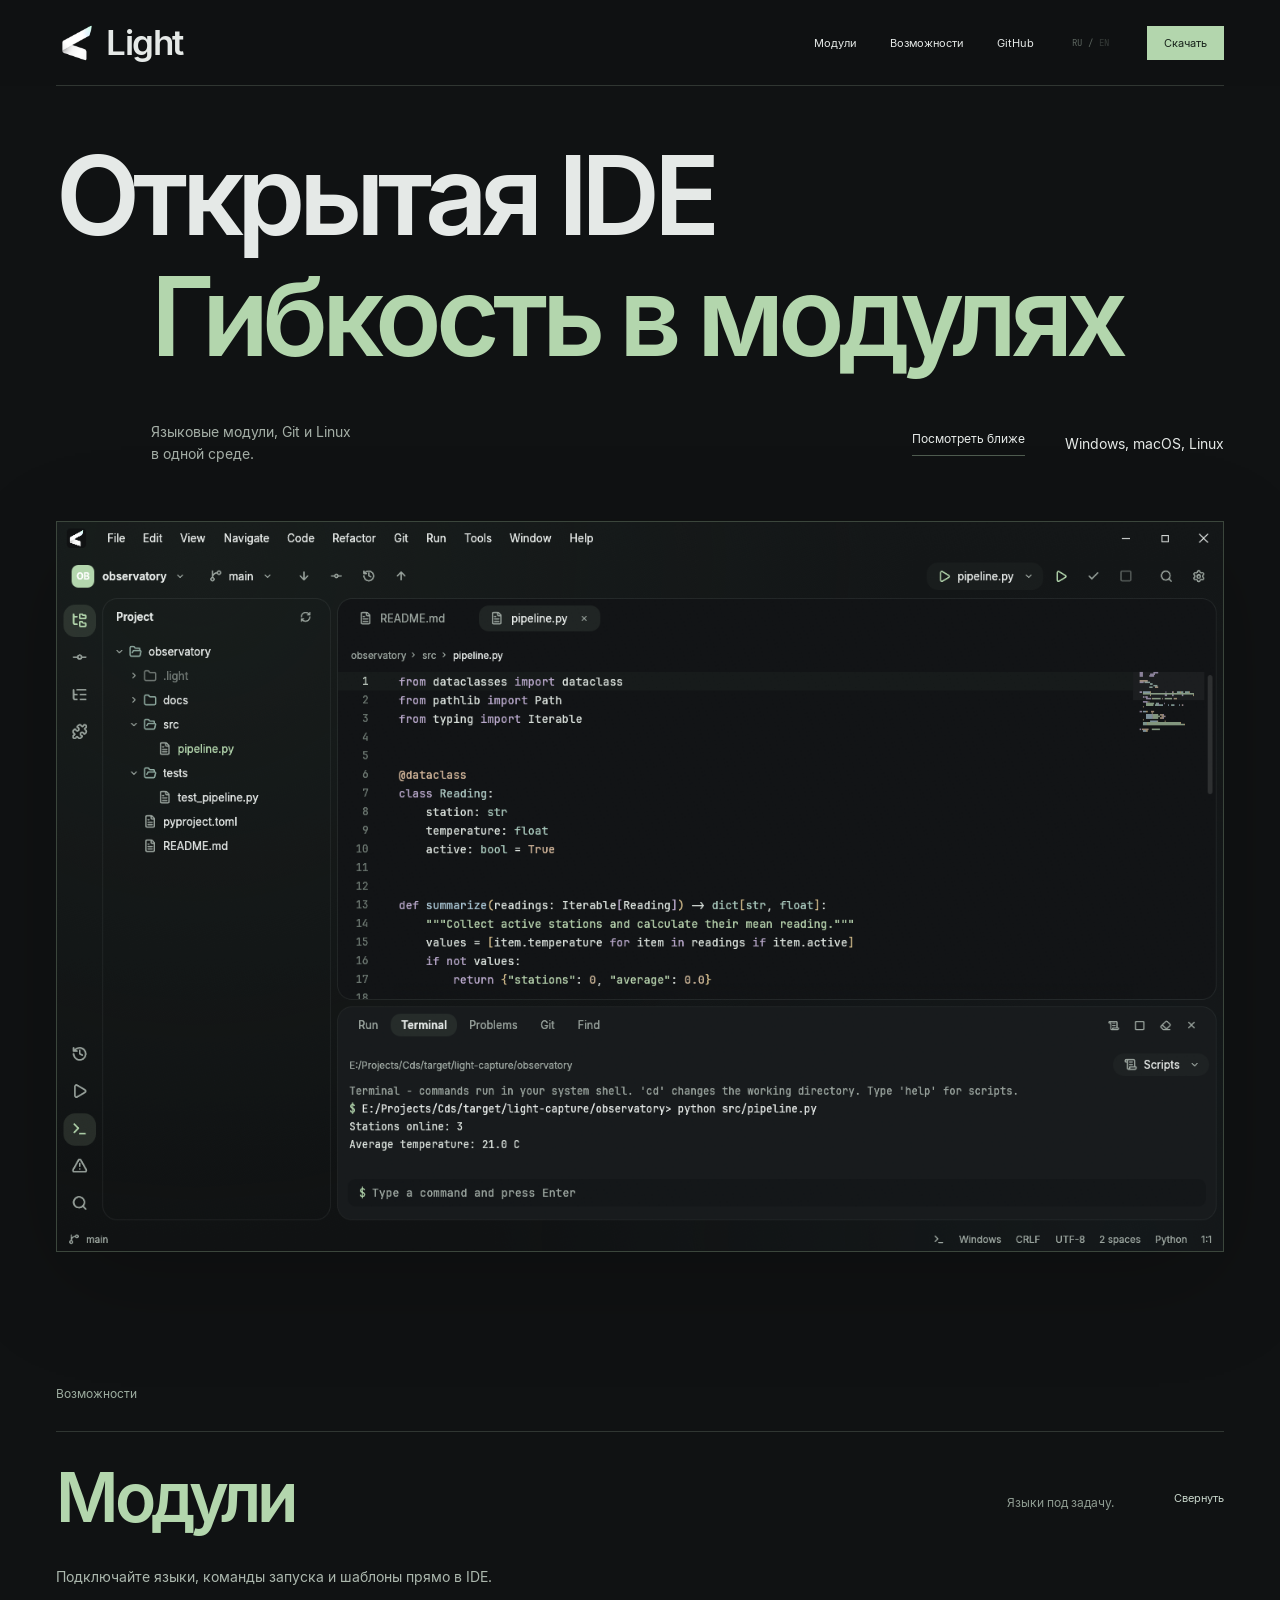
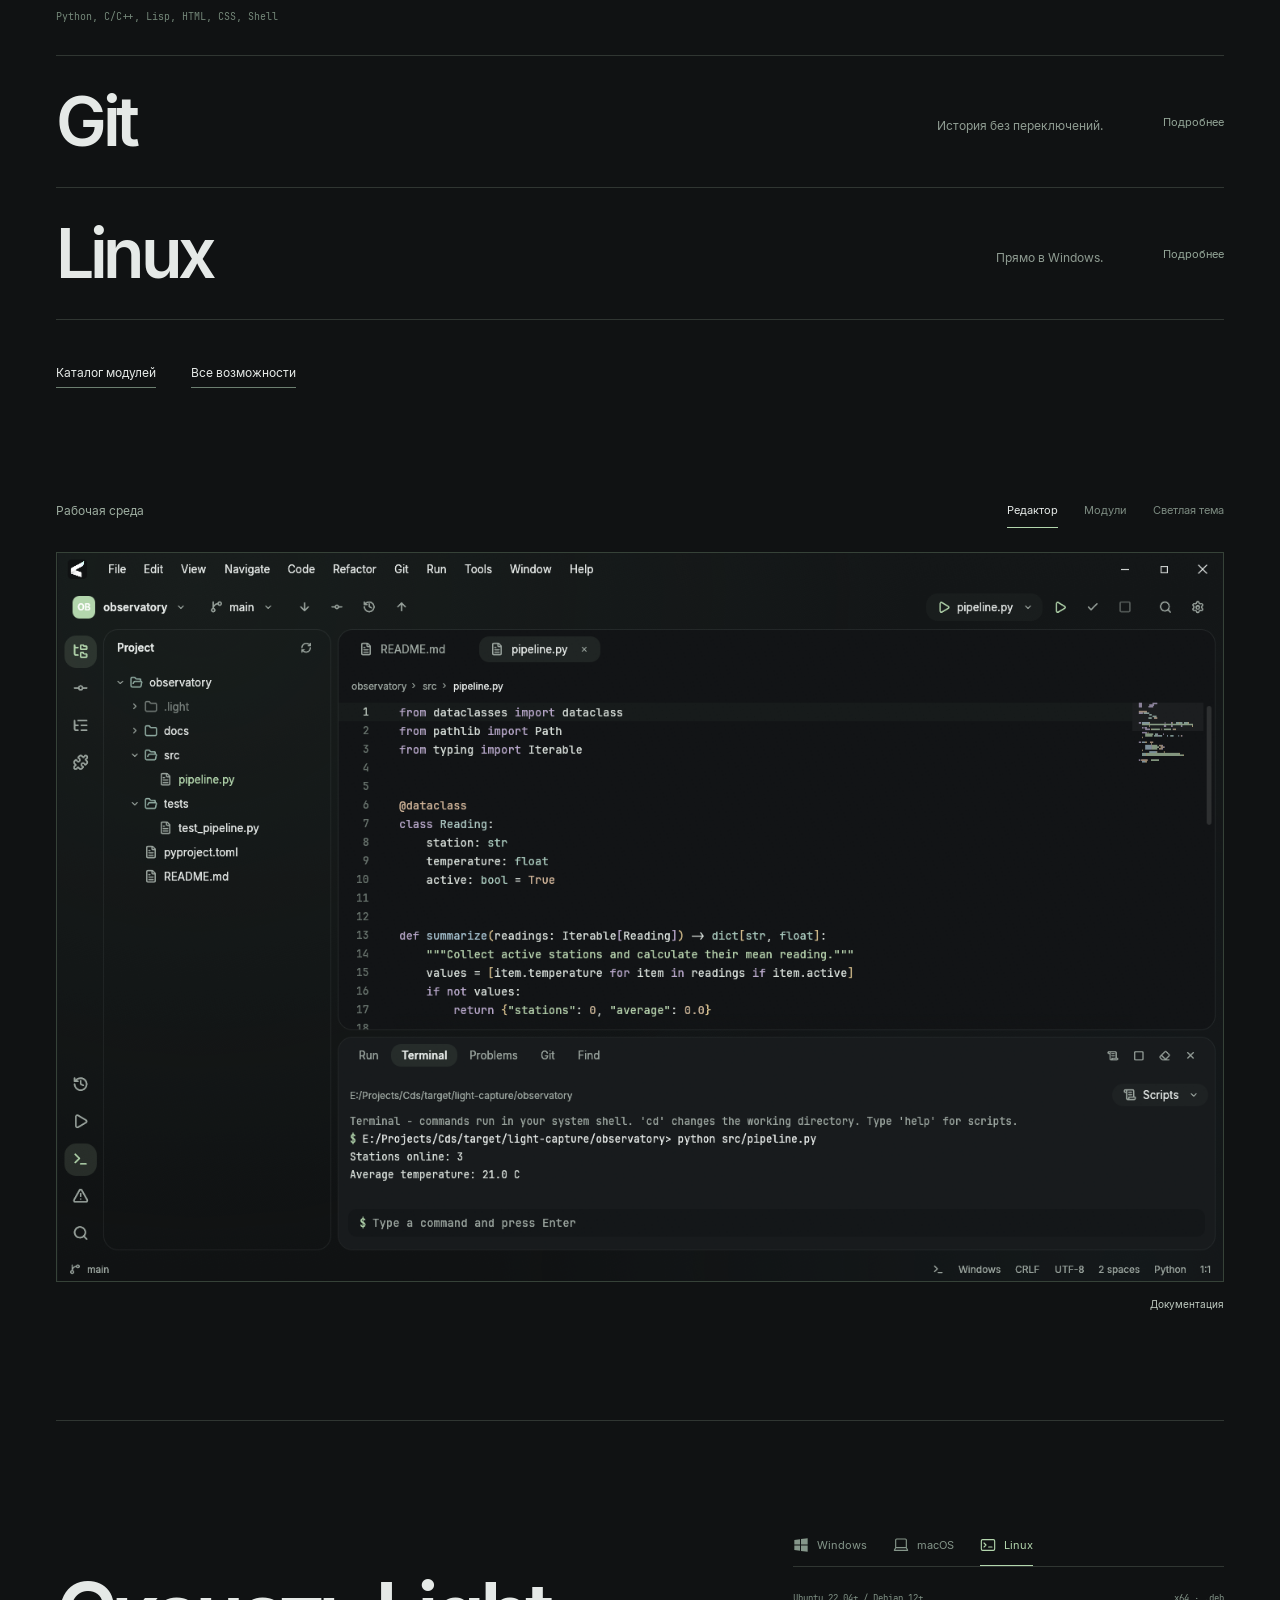
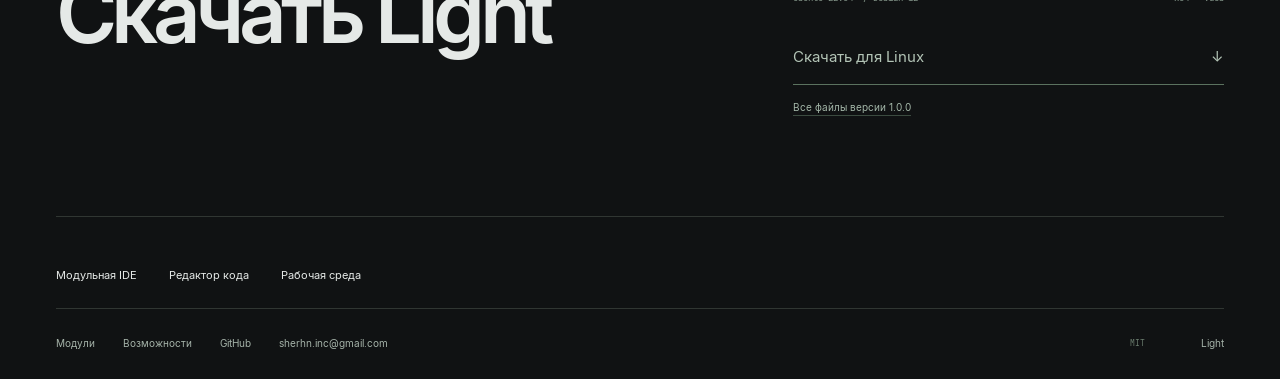
==== index.html @ bb7a9b0f "Turn header link into a Download button" ====
<!doctype html>
<html lang="ru" prefix="og: https://ogp.me/ns#">
<head><meta charset="utf-8"><meta name="viewport" content="width=device-width,initial-scale=1"><meta name="theme-color" content="#101213"><title>Light — открытая модульная IDE для Windows, macOS и Linux</title><meta name="description" content="Открытая IDE на Rust: языковые модули, встроенный Git, терминал, локальная история и Linux через WSL. Соберите рабочую среду под свой проект."><meta name="robots" content="index,follow,max-image-preview:large"><link rel="canonical" href="https://getlight.sherhn.space/"><link rel="alternate" hreflang="ru" href="https://getlight.sherhn.space/"><link rel="alternate" hreflang="en" href="https://getlight.sherhn.space/en/"><link rel="alternate" hreflang="x-default" href="https://getlight.sherhn.space/en/"><meta property="og:site_name" content="Light"><meta property="og:type" content="website"><meta property="og:locale" content="ru_RU"><meta property="og:locale:alternate" content="en_US"><meta property="og:title" content="Light — открытая модульная IDE для Windows, macOS и Linux"><meta property="og:description" content="Открытая IDE на Rust: языковые модули, встроенный Git, терминал, локальная история и Linux через WSL. Соберите рабочую среду под свой проект."><meta property="og:url" content="https://getlight.sherhn.space/"><meta property="og:image" content="https://getlight.sherhn.space/assets/og-home-ru.png"><meta property="og:image:type" content="image/png"><meta property="og:image:width" content="1200"><meta property="og:image:height" content="630"><meta property="og:image:alt" content="Light — открытая модульная IDE для Windows, macOS и Linux"><meta name="twitter:card" content="summary_large_image"><meta name="twitter:title" content="Light — открытая модульная IDE для Windows, macOS и Linux"><meta name="twitter:description" content="Открытая IDE на Rust: языковые модули, встроенный Git, терминал, локальная история и Linux через WSL. Соберите рабочую среду под свой проект."><meta name="twitter:image" content="https://getlight.sherhn.space/assets/og-home-ru.png"><meta name="twitter:image:alt" content="Light — открытая модульная IDE для Windows, macOS и Linux"><link rel="icon" type="image/png" href="/assets/light.png"><link rel="stylesheet" href="/styles.css"><link rel="stylesheet" href="/pages.css"><link rel="stylesheet" href="/landings.css"><script type="application/ld+json">{"@context":"https://schema.org","@graph":[{"@type":"WebSite","@id":"https://getlight.sherhn.space/#website","name":"Light","url":"https://getlight.sherhn.space/","inLanguage":["ru","en"],"publisher":{"@type":"Organization","name":"Light","email":"sherhn.inc@gmail.com"}},{"@type":"WebPage","@id":"https://getlight.sherhn.space/#page","url":"https://getlight.sherhn.space/","name":"Light — открытая модульная IDE для Windows, macOS и Linux","description":"Открытая IDE на Rust: языковые модули, встроенный Git, терминал, локальная история и Linux через WSL. Соберите рабочую среду под свой проект.","inLanguage":"ru","isPartOf":{"@id":"https://getlight.sherhn.space/#website"}},{"@type":"SoftwareApplication","@id":"https://getlight.sherhn.space/#software","name":"Light","url":"https://getlight.sherhn.space/","applicationCategory":"DeveloperApplication","operatingSystem":"Windows 10, Windows 11, macOS 15, Linux","isAccessibleForFree":true,"license":"https://opensource.org/license/mit","featureList":["Language modules","Git","Terminal","Local snapshots","Linux through WSL"]}]}</script><script src="/app.js" defer></script></head>
<body>
<a class="skip" href="#main">К содержимому</a><header class="header"><div class="wrap header-inner"><a class="wordmark" href="/" aria-label="Light"><img class="brand-mark" src="/assets/light-128.png" width="42" height="42" alt=""><span>Light</span></a><nav aria-label="Навигация"><a href="/modules/" >Модули</a><a href="/features/" >Возможности</a><a href="https://github.com/sherhn/Light">GitHub</a></nav><div class="language" role="group" aria-label="Язык"><a href="/" lang="ru" hreflang="ru" aria-current="true">RU</a><span>/</span><a href="/en/" lang="en" hreflang="en" >EN</a></div><a class="header-start" href="/#download">Скачать</a></div></header><div class="mobile-nav wrap"><a href="/modules/" >Модули</a><a href="/features/" >Возможности</a></div>
<main id="main">
<section class="hero wrap">

<h1><span class="title-mask"><span data-i18n="heroLine1">Открытая IDE</span></span><span class="title-mask"><span class="title-accent" data-i18n="heroLine2">Гибкость в модулях</span></span></h1>
<div class="hero-baseline"><p data-i18n="heroText">Языковые модули, Git и Linux<br>в одной среде.</p><a class="explore" href="#features"><span data-i18n="explore">Посмотреть ближе</span></a><span class="platform-line">Windows, macOS, Linux</span></div>
<figure class="hero-shot"><div class="shot-frame"><img src="/assets/light-studio-dark.png" width="1440" height="900" alt="Light: редактор и встроенный терминал" data-alt="editorAlt" fetchpriority="high"></div></figure>
</section>
<section class="features wrap" id="features"><div class="section-top reveal"><span class="eyebrow" data-i18n="featuresLabel">Возможности</span></div>
<div class="feature-list">
<article class="feature active reveal" data-feature="modules"><h2><button type="button" aria-expanded="true" aria-controls="feature-modules" id="feature-modules-button"><span data-i18n="modulesTitle">Модули</span><span class="feature-summary" data-i18n="modulesShort">Языки под задачу.</span><span class="feature-toggle" aria-hidden="true">Подробнее</span></button></h2><div class="feature-panel" id="feature-modules" role="region" aria-labelledby="feature-modules-button" aria-hidden="false"><div><p data-i18n="modulesText">Подключайте языки, команды запуска и шаблоны прямо в IDE.</p><div class="language-list">Python, C/C++, Lisp, HTML, CSS, Shell</div></div></div></article>
<article class="feature reveal" data-feature="git"><h2><button type="button" aria-expanded="false" aria-controls="feature-git" id="feature-git-button"><span data-i18n="gitTitle">Git</span><span class="feature-summary" data-i18n="gitShort">История без переключений.</span><span class="feature-toggle" aria-hidden="true">Подробнее</span></button></h2><div class="feature-panel" id="feature-git" role="region" aria-labelledby="feature-git-button" aria-hidden="true" inert><div><p data-i18n="gitText">Ветки, diff и коммиты внутри Light. Локальные снимки — даже без Git.</p></div></div></article>
<article class="feature reveal" data-feature="linux"><h2><button type="button" aria-expanded="false" aria-controls="feature-linux" id="feature-linux-button"><span data-i18n="linuxTitle">Linux</span><span class="feature-summary" data-i18n="linuxShort">Прямо в Windows.</span><span class="feature-toggle" aria-hidden="true">Подробнее</span></button></h2><div class="feature-panel" id="feature-linux" role="region" aria-labelledby="feature-linux-button" aria-hidden="true" inert><div><p data-i18n="linuxText">Терминал, сборка и запуск через WSL. В контексте вашего проекта.</p></div></div></article>
</div><div class="home-page-links"><a class="text-link" href="/modules/">Каталог модулей</a><a class="text-link" href="/features/">Все возможности</a></div></section>
<section class="workbench wrap"><div class="workbench-heading reveal"><span class="eyebrow" data-i18n="workbenchLabel">Рабочая среда</span><div class="view-tabs" role="tablist" aria-label="Скриншоты IDE"><button type="button" id="view-editor" data-view="editor" role="tab" aria-selected="true" aria-controls="view-panel" data-i18n="editorTab">Редактор</button><button type="button" id="view-modules" data-view="modules" role="tab" aria-selected="false" aria-controls="view-panel" tabindex="-1" data-i18n="modulesTab">Модули</button><button type="button" id="view-light" data-view="light" role="tab" aria-selected="false" aria-controls="view-panel" tabindex="-1" data-i18n="lightTab">Светлая тема</button></div></div>
<div class="view-stage reveal" id="view-panel" role="tabpanel" aria-labelledby="view-editor"><img class="active" data-screen="editor" src="/assets/light-studio-dark.png" width="1440" height="900" alt="Light: редактор и встроенный терминал" data-alt="editorAlt" loading="lazy"><img data-screen="modules" src="/assets/light-studio-modules.png" width="1440" height="900" alt="Каталог языковых модулей Light" data-alt="modulesAlt" loading="lazy" aria-hidden="true"><img data-screen="light" src="/assets/light-studio-light.png" width="1440" height="900" alt="Светлая тема Light" data-alt="lightAlt" loading="lazy" aria-hidden="true"></div>
<div class="workbench-foot"><a href="https://github.com/sherhn/Light#readme"><span data-i18n="documentation">Документация</span></a></div></section>
<section class="download wrap" id="download"><div class="download-main"><h2 class="reveal" data-i18n="downloadTitle">Скачать Light</h2><div class="download-controls reveal"><div class="platform-tabs" role="tablist" aria-label="Платформа"><button type="button" role="tab" id="tab-windows" aria-controls="platform-details" aria-selected="true" data-platform="windows"><svg class="platform-icon" viewBox="0 0 24 24" aria-hidden="true"><use href="/assets/platforms.svg#windows"></use></svg><span>Windows</span></button><button type="button" role="tab" id="tab-macos" aria-controls="platform-details" aria-selected="false" tabindex="-1" data-platform="macos"><svg class="platform-icon" viewBox="0 0 24 24" aria-hidden="true"><use href="/assets/platforms.svg#macos"></use></svg><span>macOS</span></button><button type="button" role="tab" id="tab-linux" aria-controls="platform-details" aria-selected="false" tabindex="-1" data-platform="linux"><svg class="platform-icon" viewBox="0 0 24 24" aria-hidden="true"><use href="/assets/platforms.svg#linux"></use></svg><span>Linux</span></button></div><div id="platform-details" role="tabpanel" aria-labelledby="tab-windows"><div class="system-row"><span id="platform-name">Windows 10 / 11</span><span id="platform-format">x64 · .exe</span></div><label class="architecture" id="architecture-label" hidden><span data-i18n="architecture">Процессор</span><select id="architecture"><option value="arm64">Apple Silicon</option><option value="x64">Intel</option></select></label><a class="download-button" href="https://github.com/sherhn/Light/releases/download/v1.0.0/Light-1.0.0-windows-x64-Setup.exe"><span id="download-button-text">Скачать для Windows</span><span aria-hidden="true">↓</span></a><p id="download-status"><a href="https://github.com/sherhn/Light/releases/tag/v1.0.0" data-i18n="releaseFiles">Все файлы версии 1.0.0</a></p></div></div></div></section>
</main>
<footer class="footer wrap"><div class="landing-links" aria-label="Подробнее о Light"><a href="/modular/">Модульная IDE</a><a href="/editor/">Редактор кода</a><a href="/workspace/">Рабочая среда</a></div><div class="footer-top"><a href="/modules/">Модули</a><a href="/features/">Возможности</a><a href="https://github.com/sherhn/Light">GitHub</a><a class="contact" href="mailto:sherhn.inc@gmail.com">sherhn.inc@gmail.com</a><span>MIT</span><a href="/">Light</a></div></footer>
</body></html>
---- styles.css ----
@font-face{font-family:Inter;src:url('assets/Inter-Regular.ttf') format('truetype');font-weight:400;font-display:swap}@font-face{font-family:Inter;src:url('assets/Inter-SemiBold.ttf') format('truetype');font-weight:600 900;font-display:swap}@font-face{font-family:Mono;src:url('assets/JetBrainsMono-Regular.ttf') format('truetype');font-display:swap}
:root{color-scheme:dark;--bg:#101213;--text:#e5e9e7;--muted:#939d96;--sage:#b3d6ad;--line:#303632;--mono:Mono,monospace;--ease:cubic-bezier(.22,1,.36,1)}*{box-sizing:border-box}html{scroll-behavior:smooth;scroll-padding-top:110px}body{margin:0;background:var(--bg);color:var(--text);font:400 14px Inter,Arial,sans-serif;-webkit-font-smoothing:antialiased}::selection{background:#b3d6ad;color:#101213}a{color:inherit;text-decoration:none}button,select{font:inherit}button{cursor:pointer}button,a{-webkit-tap-highlight-color:transparent}a:focus-visible,button:focus-visible,select:focus-visible{outline:2px solid var(--sage);outline-offset:6px}button:disabled{cursor:not-allowed}.wrap{width:min(1440px,calc(100% - 112px));margin-inline:auto}.header{height:86px;position:sticky;top:0;z-index:20;background:#101213e8;backdrop-filter:blur(18px)}.header-inner{height:100%;display:flex;align-items:center;gap:38px;border-bottom:1px solid var(--line)}.wordmark{font-size:47px;line-height:.9;font-weight:600;letter-spacing:-4px;margin-top:-8px}.wordmark span{color:var(--sage)}nav{display:flex;align-items:center;gap:33px;margin-left:auto;font-size:11px}nav a{position:relative;padding-block:9px}nav a::after{content:'';position:absolute;left:0;bottom:0;height:1px;background:var(--sage);width:100%;transform:scaleX(0);transform-origin:left;transition:transform .5s var(--ease)}nav a:hover::after{transform:scaleX(1)}.language{display:flex;gap:6px;align-items:center;font:9px var(--mono);color:#5b645e}.language button{font:inherit;background:none;border:0;color:#7c8980;padding:8px 3px;transition:color .2s}.language button[aria-pressed=true]{color:var(--text)}.header-start{display:flex;align-items:center;font-size:11px;padding:9px 16px;background:var(--sage);color:#17221a;border:1px solid var(--sage);white-space:nowrap;transition:background .3s}.header-start:hover{background:#c9e4c4}.hero{padding-top:34px}h1{font-size:clamp(52px,8.55vw,148px);font-weight:600;line-height:1.02;letter-spacing:-.06em;margin:36px 0 38px}.title-mask{display:block;overflow:hidden;padding:0 0 .09em}.title-mask>span{display:block;animation:title-enter 1.15s var(--ease) both}.title-mask:nth-child(2)>span{animation-delay:.12s}.title-accent{color:var(--sage);padding-left:8.1%}.hero-baseline{display:flex;align-items:center;gap:40px;padding-left:8.1%}.hero-baseline p{margin:0;font-size:14px;color:#a4aea6;line-height:1.6}.explore{display:flex;align-items:center;gap:45px;font-size:11px;margin-left:auto;border-bottom:1px solid #4f5c50;padding-bottom:9px}.explore:hover .platform-line{display:flex;gap:8px;font:8px var(--mono);color:#79867d}.platform-line>span{color:#3d4940}.hero-shot{margin:55px 0 0;transform:translate3d(0,var(--shot-shift,0px),0);will-change:transform}.shot-frame{border:1px solid #3b463c;overflow:hidden;background:#151918;box-shadow:0 30px 100px #0003}.shot-frame img{display:block;width:100%;height:auto}.features{padding-top:135px;padding-bottom:105px}.section-top{display:flex;align-items:center;justify-content:space-between;margin-bottom:30px}.eyebrow{font:9px var(--mono);letter-spacing:1.5px;color:#a7b5a8}.feature{border-top:1px solid var(--line)}.feature:last-child{border-bottom:1px solid var(--line)}.feature h2{margin:0}.feature h2>button{width:100%;display:flex;align-items:center;text-align:left;gap:35px;padding:30px 0;background:none;border:0;color:var(--text)}.feature h2>button>[data-i18n]{font-size:clamp(38px,5.3vw,74px);letter-spacing:-.065em;font-weight:600;line-height:1.05;transition:color .4s}.feature h2>button>.feature-summary{font-size:12px;font-weight:400;letter-spacing:0;color:#8e9b91;margin-left:auto;padding-top:10px}.feature-toggle{font-size:11px;font-weight:400;letter-spacing:0;color:#94a698;margin-left:25px;flex-shrink:0;transition:color .3s}.feature.active .feature-toggle{color:#c9d7cc}.feature.active h2>button>[data-i18n]:not(.feature-summary),.feature h2>button:hover>[data-i18n]:not(.feature-summary){color:var(--sage)}.feature-panel{display:grid;grid-template-rows:0fr;opacity:0;transition:grid-template-rows .65s var(--ease),opacity .5s}.feature-panel>div{overflow:hidden;min-height:0;padding-left:0}.feature-panel p{font-size:14px;line-height:1.8;color:#abb7ad;max-width:560px;margin:0 0 19px}.language-list{font:10px/1.8 var(--mono);color:#748779;display:flex;flex-wrap:wrap;gap:11px;padding-bottom:29px}.language-list>span{color:#3c4d40}.feature.active .feature-panel{grid-template-rows:1fr;opacity:1}.workbench{padding-block:0 110px}.workbench-heading{display:flex;justify-content:space-between;align-items:center;margin-bottom:24px}.view-tabs{display:flex;gap:26px}.view-tabs button{background:none;border:0;border-bottom:1px solid transparent;padding:10px 0;color:#7d8c82;font-size:11px;transition:color .35s,border-color .35s}.view-tabs button[aria-selected=true]{color:var(--text);border-color:var(--sage)}.view-tabs button:hover{color:var(--sage)}.view-stage{position:relative;border:1px solid #364238;background:#141719;aspect-ratio:1.6;overflow:hidden}.view-stage img{position:absolute;inset:0;width:100%;height:100%;object-fit:contain;opacity:0;transform:scale(1.012);transition:opacity .6s var(--ease),transform 1s var(--ease);pointer-events:none}.view-stage img.active{opacity:1;transform:scale(1);z-index:1}.workbench-foot{display:flex;justify-content:space-between;margin-top:16px;font-size:10px;color:#7d8c82}.workbench-foot a{display:flex;align-items:center;gap:20px;color:#bdc9bf}.workbench-foot a:hover{color:var(--sage)}.download{border-top:1px solid var(--line);padding-top:35px;padding-bottom:100px}.download-main{display:grid;grid-template-columns:1.2fr .8fr;gap:90px;align-items:center;margin-top:54px}.download h2{font-size:clamp(56px,6.5vw,92px);font-weight:600;line-height:1.04;letter-spacing:-.067em;margin:0}.download h2 em{color:var(--sage);font-style:normal}.download-controls{min-width:0;padding-top:15px}.platform-tabs{display:flex;border-bottom:1px solid var(--line);gap:26px}.platform-tabs button{display:flex;align-items:center;gap:8px;font-size:11px;background:none;color:#85968a;border:0;border-bottom:1px solid transparent;padding:12px 0;transition:color .35s,border-color .35s}.platform-tabs button[aria-selected=true]{border-color:var(--sage);color:var(--sage)}.platform-icon{width:16px;height:16px;display:inline-block;flex-shrink:0}.system-row{display:flex;justify-content:space-between;gap:15px;font:9px var(--mono);color:#809286;padding-block:25px}.download-button{display:flex;align-items:center;justify-content:space-between;width:100%;padding:18px 0;background:none;border:0;border-bottom:1px solid #5b725f;color:#b3c4b6;text-align:left;font-size:15px;transition:color .3s,border-color .3s}.download-button:hover{color:var(--sage);border-color:var(--sage)}#download-status{font-size:10px;line-height:1.7;color:#75877b;margin:14px 0 0}#download-status a{color:#a2b5a7;border-bottom:1px solid #3b4b40;padding-bottom:2px;transition:color .3s,border-color .3s}#download-status a:hover{color:var(--sage);border-color:var(--sage)}.architecture{font-size:10px;display:flex;justify-content:space-between;align-items:center;gap:20px;margin-bottom:15px;color:#a2b5a7}.architecture[hidden]{display:none}.architecture select{padding:7px;background:#1a211c;border:1px solid #3b4b40;color:#bdccbe;font-size:10px}.footer{border-top:1px solid var(--line);overflow:hidden}.footer-top{display:flex;align-items:center;gap:28px;padding-top:28px;font-size:10px;color:#a4b2a8}.footer-top>a:hover{color:var(--sage)}.footer-top>span{margin-left:auto;font:8px var(--mono);color:#6a7c6e}.footer-top>a:last-child{margin-left:28px}.skip{position:fixed;left:20px;top:-70px;padding:12px;background:var(--sage);color:#101213;z-index:50}.skip:focus{top:10px}[data-motion=on] .reveal{opacity:0;transform:translate3d(0,30px,0);transition:opacity .9s var(--ease),transform 1.05s var(--ease)}[data-motion=on] .reveal.visible{opacity:1;transform:translateZ(0)}@keyframes title-enter{from{transform:translateY(115%);opacity:.4}to{transform:translateY(0);opacity:1}}
@media(min-width:1700px){h1{font-size:148px}}@media(max-width:1100px){.wrap{width:calc(100% - 70px)}.header-inner{gap:25px}nav{gap:22px}h1{font-size:8.6vw}.hero-baseline{gap:25px}.platform-line{display:none}.hero-baseline p{font-size:12px}.feature h2>button>.feature-summary{font-size:11px}.download-main{gap:50px;grid-template-columns:1fr 1fr}.download h2{font-size:65px}.platform-tabs{gap:20px}}
@media(max-width:760px){html{scroll-padding-top:90px}.wrap{width:calc(100% - 36px)}.header{height:72px}.header-inner{gap:20px}.wordmark{font-size:40px;letter-spacing:-3px;margin-top:-6px}nav{display:none}.language{margin-left:auto;font-size:9px}.header-start{font-size:10px;padding:7px 12px}.hero{padding-top:24px}h1{font-size:clamp(30px,9.3vw,70px);letter-spacing:-.065em;line-height:1.12;margin:32px 0 27px}.title-accent{padding-left:0}.hero-baseline{padding-left:0;gap:18px;align-items:flex-end}.hero-baseline p{font-size:10px;line-height:1.8}.explore{font-size:9px;gap:17px;padding-bottom:5px}.hero-shot{margin-top:30px}.features{padding-top:75px;padding-bottom:55px}.section-top{margin-bottom:22px}.eyebrow{font-size:7px;letter-spacing:.8px}.feature h2>button{gap:16px;padding:23px 0;flex-wrap:wrap}.feature h2>button>[data-i18n]{font-size:42px}.feature h2>button>.feature-summary{font-size:8px;padding-top:4px;max-width:100px;line-height:1.7}.feature-toggle{font-size:11px;font-weight:400;letter-spacing:0;color:#94a698;margin-left:25px;flex-shrink:0;transition:color .3s}.feature.active .feature-toggle{color:#c9d7cc}.feature-panel>div{padding-left:0}.feature-panel p{font-size:11px;line-height:1.8;margin-bottom:14px;max-width:290px}.language-list{font-size:8px;gap:8px;padding-bottom:22px}.workbench{padding-bottom:60px}.workbench-heading{display:block;margin-bottom:16px}.view-tabs{margin-top:16px;gap:24px}.view-tabs button{font-size:10px;padding:8px 0}.workbench-foot{font-size:8px;margin-top:12px;gap:20px;line-height:1.7}.workbench-foot a{gap:12px}.download{padding-top:25px;padding-bottom:50px}.download-main{grid-template-columns:1fr;gap:28px;margin-top:32px}.download h2{font-size:60px}.download-controls{padding-top:0}.platform-tabs{gap:26px}.platform-tabs button{font-size:11px}.system-row{font-size:8px;padding-block:21px}.download-button{font-size:13px;padding-block:14px}#download-status{font-size:9px}.footer-top{flex-wrap:wrap;gap:20px;font-size:9px;line-height:1.8;padding-top:23px}.footer-top>span{font-size:6px}.footer-top>a:last-child{margin-left:0}}
@media(prefers-reduced-motion:reduce){html{scroll-behavior:auto}*,*::before,*::after{animation:none!important;transition:none!important}.hero-shot{transform:none;will-change:auto}[data-motion=on] .reveal{opacity:1;transform:none}}

.hero{padding-top:54px}.hero h1{margin-top:0}.hero-baseline{gap:40px}.explore{font-size:12px}.eyebrow{font:400 12px Inter,Arial,sans-serif;letter-spacing:0;color:#9cac9f}.workbench-foot{justify-content:flex-end}.footer{padding-bottom:32px}.feature h2>button:hover .feature-toggle{color:var(--text)}.feature-toggle{white-space:nowrap}
@media(max-width:760px){.hero{padding-top:36px}.hero h1{margin-top:0}.hero-baseline{gap:20px}.explore{font-size:10px}.feature-toggle{font-size:9px;margin-left:0}.feature h2>button{gap:14px}.feature h2>button>.feature-summary{max-width:100px}.eyebrow{font-size:10px}.footer{padding-bottom:28px}}
@media(max-width:760px){.feature h2>button>.feature-summary{display:none}.feature-toggle{margin-left:auto;font-size:11px}}
.wordmark{display:inline-flex;align-items:center;gap:8px;font-size:35px;letter-spacing:-1.5px;margin-top:0}.wordmark>span{color:var(--text)}.brand-mark{display:block;width:42px;height:42px;object-fit:contain;transform-origin:55% 50%}.wordmark:hover .brand-mark,.wordmark:focus-visible .brand-mark{animation:light-charge .7s ease-out both}.view-stage::after{content:'';position:absolute;inset:0;z-index:2;pointer-events:none;opacity:0;background:linear-gradient(135deg,#c2ffe3,#caedff);mask:url('assets/light.svg') center/contain no-repeat;-webkit-mask:url('assets/light.svg') center/contain no-repeat}.view-stage.is-charging::after{animation:lightning-echo .75s ease-out both}@keyframes light-charge{0%,100%{filter:brightness(1);transform:translateX(0)}34%{filter:brightness(1.35) drop-shadow(0 0 5px #c2ffe380);transform:translateX(1px)}60%{filter:brightness(1.1) drop-shadow(0 0 3px #caedff50)}}@keyframes lightning-echo{0%{opacity:0;transform:translateX(-14px)}30%{opacity:.13}100%{opacity:0;transform:translateX(14px)}}@media(max-width:760px){.wordmark{font-size:27px;letter-spacing:-1px;gap:5px}.brand-mark{width:34px;height:34px}}
---- pages.css ----
.language a{opacity:.5;font:inherit}.language a[aria-current=true]{opacity:1}.mobile-nav{display:none}nav a[aria-current=page]{color:var(--sage)}.text-link{display:inline-block;font:400 12px Inter,Arial,sans-serif;border:0;border-bottom:1px solid #6c7f70;padding:0 0 7px;color:var(--text);background:none;transition:color .3s,border-color .3s}.text-link:hover{color:var(--sage);border-color:var(--sage)}.home-page-links{display:flex;gap:35px;margin-top:45px}.inner-page{padding-top:64px;padding-bottom:90px}.page-intro .eyebrow{margin:0 0 24px}.page-intro h1{font-size:clamp(64px,8.8vw,126px);line-height:1;letter-spacing:-.075em;margin:0 0 42px;font-weight:600}.page-intro h1 em{font-style:normal;color:var(--sage)}.intro-bottom{display:flex;justify-content:space-between;align-items:flex-end;margin-left:8%;margin-bottom:70px;gap:30px}.intro-bottom p{color:#a6b0a9;font-size:15px;line-height:1.8;margin:0}.catalog-tools{display:flex;align-items:flex-end;gap:55px;padding-bottom:24px;border-bottom:1px solid var(--line)}.search-field{display:flex;flex-direction:column;gap:12px;flex:1;max-width:430px}.search-field>span{font:11px var(--mono);color:var(--muted)}.search-field input{font:18px Inter,Arial,sans-serif;color:var(--text);border:0;border-bottom:1px solid #607366;background:transparent;width:100%;padding:0 0 14px;border-radius:0;outline-offset:5px}.search-field input::placeholder{color:#6e7c72;font-size:14px}.search-field input:focus-visible{outline:2px solid var(--sage)}.catalog-filters{display:flex;gap:24px;flex-wrap:wrap;padding-bottom:13px}.catalog-filters button{background:none;border:0;color:#929e96;font-size:12px;padding:0 0 4px;border-bottom:1px solid transparent}.catalog-filters button[aria-pressed=true]{color:var(--sage);border-color:var(--sage)}.catalog-meta{display:flex;justify-content:space-between;align-items:center;margin:24px 0 14px;font:11px var(--mono);color:var(--muted)}.module-grid{display:grid;grid-template-columns:repeat(3,minmax(0,1fr));gap:0 36px}.module-card{position:relative;min-width:0;border-top:1px solid #56675a;transition:background .35s,transform .45s var(--ease);scroll-margin-top:120px}.module-card[hidden]{display:none!important}.module-art{display:none}.module-body{padding:26px 0 30px}.module-top{display:flex;justify-content:space-between;gap:12px;font:10px var(--mono);color:#94a396}.module-card h2,.module-card h3{font-size:clamp(28px,3.1vw,44px);font-weight:600;letter-spacing:-.06em;line-height:1.08;margin:30px 0 20px;overflow-wrap:anywhere}.module-card p{font-size:13px;line-height:1.8;color:#a6b1aa;min-height:70px;max-width:340px;margin:0 0 24px}.module-tags{display:flex;gap:12px;flex-wrap:wrap;font:10px var(--mono);color:#a7b9a6;min-height:14px}.module-card details{margin-top:26px;font-size:12px}.module-card summary{display:inline-block;cursor:pointer;list-style:none;border-bottom:1px solid #58695c;padding-bottom:6px;color:#d4ddd5}.module-card summary::-webkit-details-marker{display:none}.module-card ul{font-size:12px;line-height:1.8;color:#a6b1aa;padding-left:16px;margin:20px 0}.module-card details .text-link{font-size:11px}.installation{margin-top:90px;border-top:1px solid var(--line);padding-top:36px;display:grid;grid-template-columns:1fr 1fr;gap:20px 80px}.installation>.eyebrow{grid-column:1/-1}.installation h2{font-size:clamp(38px,5vw,68px);font-weight:600;letter-spacing:-.06em;line-height:1.05;margin:0}.installation ol{padding-left:22px;margin:0;color:#bac5bd;line-height:1.9;font-size:14px}.installation li{padding-left:8px;margin-bottom:12px}.quiet-note{grid-column:2;font-size:12px;color:#8e9e91;line-height:1.8;max-width:490px}.installation>.text-link{justify-self:start;grid-column:2}.footer{padding-bottom:30px}#search-empty{padding:80px 0;border-bottom:1px solid var(--line)}#search-empty p{font-size:22px;color:#b8c4bb}.feature-lead{margin:0 0 90px}.feature-lead img{display:block;width:100%;height:auto;border:1px solid var(--line)}.feature-lead figcaption{font:10px/1.7 var(--mono);color:#8f9d93;margin-top:16px}.benefit{display:grid;grid-template-columns:1fr .8fr;gap:80px;border-top:1px solid var(--line);padding:40px 0 50px}.benefit h2{font-size:clamp(35px,4.2vw,60px);letter-spacing:-.065em;line-height:1.06;font-weight:600;max-width:580px;margin:20px 0 0}.benefit-copy{padding-top:25px}.benefit-copy>p{color:#b0bcb2;font-size:15px;line-height:1.9;margin:0 0 25px;max-width:490px}.benefit-meta{display:block;font:10px/1.8 var(--mono);color:#849e89}.benefit-copy .text-link{margin-top:22px}.feature-ending{border-top:1px solid var(--line);padding-top:50px;margin-top:25px;display:flex;gap:50px;align-items:flex-end;justify-content:space-between}.feature-ending h2{font-size:clamp(36px,5vw,70px);letter-spacing:-.06em;max-width:650px;line-height:1.05;margin:0}.feature-ending a{white-space:nowrap}
@media(max-width:1100px){.module-grid{grid-template-columns:repeat(2,minmax(0,1fr))}.catalog-tools{gap:30px;flex-wrap:wrap}.catalog-filters{gap:20px}.benefit{gap:40px}.header-inner{gap:23px}}
@media(max-width:760px){.mobile-nav{display:flex;gap:25px;padding-block:14px;font-size:11px;border-bottom:1px solid var(--line)}.mobile-nav a[aria-current=page]{color:var(--sage)}.inner-page{padding-top:38px;padding-bottom:55px}.page-intro h1{font-size:clamp(44px,10.6vw,76px);margin-bottom:30px}.page-intro .eyebrow{font-size:9px;letter-spacing:1px}.intro-bottom{margin:0 0 40px;align-items:flex-start;flex-direction:column;gap:20px}.intro-bottom p{font-size:12px}.catalog-tools{gap:25px}.search-field{max-width:none;flex-basis:100%}.search-field input{font-size:16px}.catalog-filters{gap:19px;padding-bottom:0}.catalog-filters button{font-size:11px}.catalog-meta{font-size:10px}.module-grid{grid-template-columns:1fr;gap:0}.module-card h2{font-size:42px}.module-card p{max-width:100%;min-height:0;font-size:13px}.module-body{padding:24px 0 29px}.module-card h2{margin:23px 0 16px}.module-card details{margin-top:22px}.module-tags{font-size:10px}.installation{margin-top:55px;grid-template-columns:1fr;gap:20px}.installation h2{font-size:42px}.installation ol{font-size:13px}.quiet-note,.installation>.text-link{grid-column:1}.feature-lead{margin-bottom:45px}.feature-lead figcaption{font-size:9px}.benefit{grid-template-columns:1fr;gap:22px;padding:26px 0 34px}.benefit .eyebrow{font-size:10px}.benefit h2{font-size:38px;margin-top:16px}.benefit-copy{padding:0}.benefit-copy>p{font-size:13px;line-height:1.8;margin-bottom:18px}.feature-ending{display:block;padding-top:30px}.feature-ending h2{font-size:42px}.feature-ending a{margin-top:25px}.home-page-links{margin-top:30px;gap:25px}.home-page-links a{font-size:11px}}.module-card#restructuredtext h2{font-size:clamp(25px,2.65vw,38px)}

/* The primary card: one solid surface with the real language mark behind it. */
.style-editorial.module-grid{gap:24px;margin-top:24px;align-items:start}
.style-editorial .module-card{border:1px solid #3a463f;border-radius:12px;overflow:hidden;background:#171e1a;min-height:335px;isolation:isolate;box-shadow:0 12px 30px #00000012}
.style-editorial .module-card::after{content:'';position:absolute;inset:0;z-index:-1;background:linear-gradient(90deg,#141b17cf 5%,#141b1766 70%,#141b1744);pointer-events:none}
.style-editorial .module-art{display:block;position:absolute;inset:0;z-index:-2;opacity:1}
.style-editorial .module-art img{display:block;width:100%;height:100%;object-fit:cover;object-position:center;transition:transform .7s var(--ease)}
.style-editorial .module-card:hover .module-art img{transform:scale(1.045)}
.style-editorial .module-card:hover{border-color:#81977e;transform:translateY(-3px)}
.style-editorial .module-body{padding:27px 26px 28px;position:relative}
.style-editorial .module-card h2,.style-editorial .module-card h3{font-size:38px;margin:40px 0 17px;line-height:1.07}
.style-editorial .module-card p{font-size:13px;line-height:1.8;color:#c4cfc7;min-height:72px}
.style-editorial .module-top{color:#b0bdb2}
.style-editorial .module-tags{color:#bbd0b7;margin-bottom:4px}
.style-editorial .module-card summary{background:#b3d6ad;color:#162419;border:1px solid #b3d6ad;padding:10px 13px;border-radius:5px;font-size:11px;transition:background .25s}
.style-editorial .module-card summary:hover{background:#c7e2c2}
.style-editorial .module-card details{margin-top:23px}
.style-editorial .module-card details[open]{border-top:1px solid #4b5e4b;padding-top:22px}
.style-editorial .module-card details ul{color:#c4cfc7}
@media(max-width:760px){.style-editorial .module-card{min-height:320px}.style-editorial .module-card h2{font-size:38px}.style-editorial .module-body{padding:25px}.style-editorial .module-card p{min-height:0;max-width:95%}.style-editorial .module-card#restructuredtext h2{font-size:31px}}
---- landings.css ----
/* Focused benefit pages, using the same restrained Studio palette. */
.landing{overflow:clip}.landing-hero{padding-top:65px}.landing-hero .eyebrow{font-size:10px}.landing-hero h1{font-size:clamp(76px,10.3vw,158px);letter-spacing:-.075em;line-height:.99;margin:42px 0}.landing-hero h1 span,.landing-hero h1 em{display:block;animation:landing-enter 1s var(--ease) both}.landing-hero h1 em{font-style:normal;color:var(--sage);padding-left:8%;animation-delay:.12s}.landing-baseline{display:flex;justify-content:space-between;align-items:flex-end;gap:40px;margin-left:8%}.landing-baseline p{font-size:16px;line-height:1.7;color:#a6b0a9;max-width:440px;margin:0}.landing-cta{display:inline-block;padding:14px 23px;background:var(--sage);color:#17221a;font-size:13px;border:1px solid var(--sage);transition:background .3s,transform .4s var(--ease);white-space:nowrap}.landing-cta:hover{background:#c9e4c4;transform:translateY(-2px)}.landing-motif{display:flex;align-items:center;justify-content:space-between;gap:24px;border-top:1px solid var(--line);padding-block:24px;margin-top:70px;color:#89998d;font:13px var(--mono)}.landing-editor .landing-motif{justify-content:flex-start;gap:26px}.landing-editor .landing-motif span:nth-child(odd){color:#d3dfd4;border:1px solid #47534a;border-radius:5px;padding:10px 14px}.landing-editor .landing-motif span:nth-child(even){margin-right:auto;font:11px Inter,Arial,sans-serif}.landing-workspace .landing-motif{font:600 clamp(20px,3vw,42px) Inter,Arial,sans-serif;letter-spacing:-.04em}.landing-screen{margin-top:12px;margin-bottom:85px}.landing-screen>div{border:1px solid #364238;background:#171b18;overflow:hidden}.landing-screen img{display:block;width:100%;height:auto;transition:transform 1s var(--ease)}.landing-screen:hover img{transform:scale(1.008)}.landing-screen figcaption{font:10px/1.7 var(--mono);color:#89998d;padding-top:16px}.landing-benefits{display:grid;grid-template-columns:repeat(3,minmax(0,1fr));gap:45px}.landing-benefits article{border-top:1px solid var(--line);padding-top:25px}.landing-benefits h2{font-size:clamp(25px,2.8vw,40px);letter-spacing:-.055em;line-height:1.12;font-weight:600;max-width:330px;margin:0 0 20px}.landing-benefits p{font-size:14px;line-height:1.85;color:#a4afa7;margin:0;max-width:350px}.landing-end{padding-block:110px 80px}.landing-end h2{font-size:clamp(42px,6.5vw,90px);line-height:1.04;letter-spacing:-.065em;max-width:850px;margin:0 0 35px;font-weight:600}.landing-end p{font:10px var(--mono);color:#8f9d93;margin:22px 0 0}.landing-related{border-top:1px solid var(--line);padding-block:28px 65px}.landing-related>div,.landing-links{display:flex;gap:32px;flex-wrap:wrap}.landing-related a,.landing-links a{font-size:13px;padding-bottom:6px;border-bottom:1px solid #526353;transition:color .3s}.landing-related a:hover,.landing-links a:hover{color:var(--sage)}.landing-related .eyebrow{margin:0 0 23px}.landing-links{margin-top:25px}.footer .landing-links{padding-top:26px;border-bottom:1px solid var(--line);padding-bottom:26px}.footer .landing-links a{font-size:11px;border:0;padding:0}
@keyframes landing-enter{from{opacity:0;transform:translateY(24px)}to{opacity:1;transform:none}}
@media(max-width:760px){.landing-hero{padding-top:38px}.landing-hero h1{font-size:clamp(47px,10.8vw,80px);margin:30px 0}.landing-hero h1 em{padding-left:0}.landing-baseline{margin:0;align-items:flex-start;flex-direction:column;gap:24px}.landing-baseline p{font-size:14px}.landing-motif{margin-top:42px;flex-wrap:wrap;justify-content:flex-start;gap:16px;font-size:11px;padding-block:20px}.landing-editor .landing-motif{display:grid;grid-template-columns:auto 1fr;gap:13px}.landing-editor .landing-motif span:nth-child(even){margin:0}.landing-workspace .landing-motif{justify-content:space-between;font-size:23px}.landing-screen{margin-bottom:45px}.landing-benefits{grid-template-columns:1fr;gap:32px}.landing-benefits h2{font-size:32px;max-width:none;margin-bottom:13px}.landing-benefits p{max-width:none;font-size:13px}.landing-end{padding-block:65px 50px}.landing-end h2{font-size:45px}.landing-related{padding-bottom:45px}.landing-related>div,.landing-links{gap:20px}.footer .landing-links{gap:18px}}
@media(prefers-reduced-motion:reduce){.landing-hero h1 span,.landing-hero h1 em{animation:none}.landing-screen img,.landing-cta{transition:none}.landing-screen:hover img,.landing-cta:hover{transform:none}}
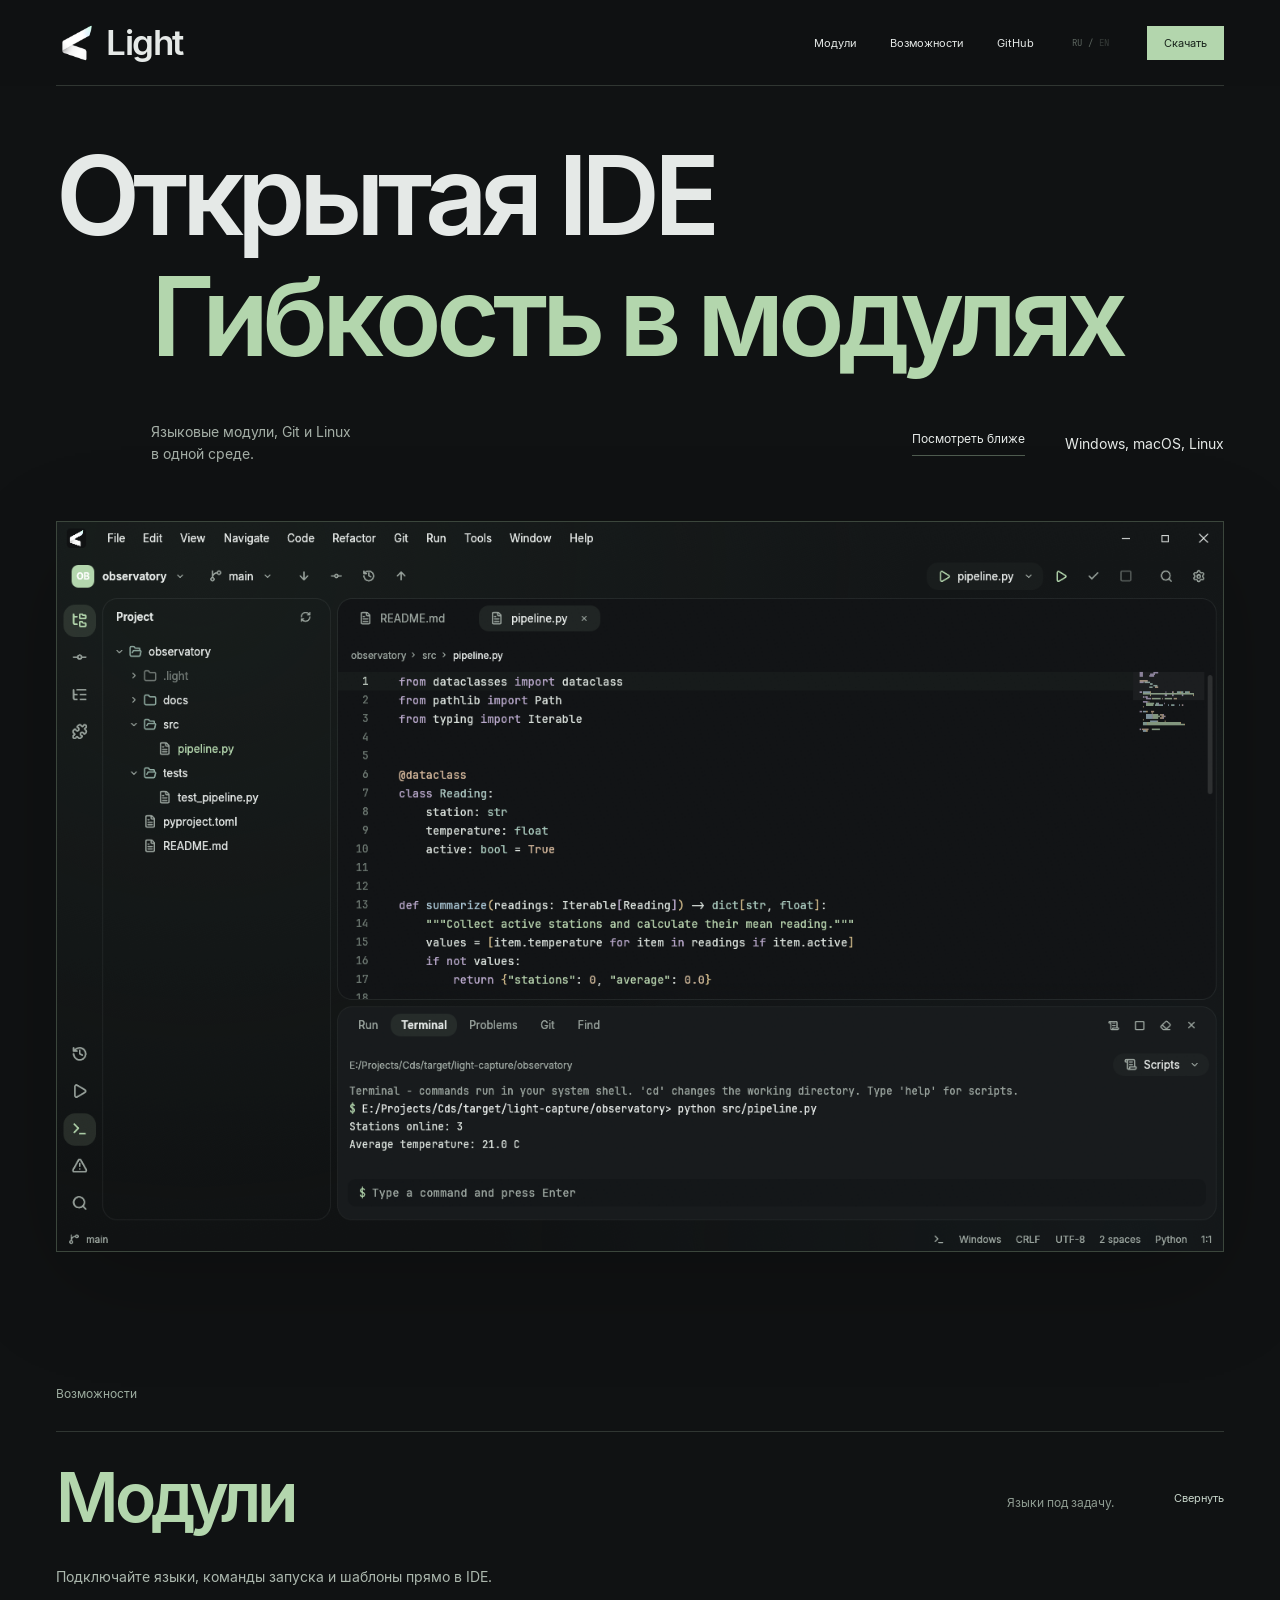
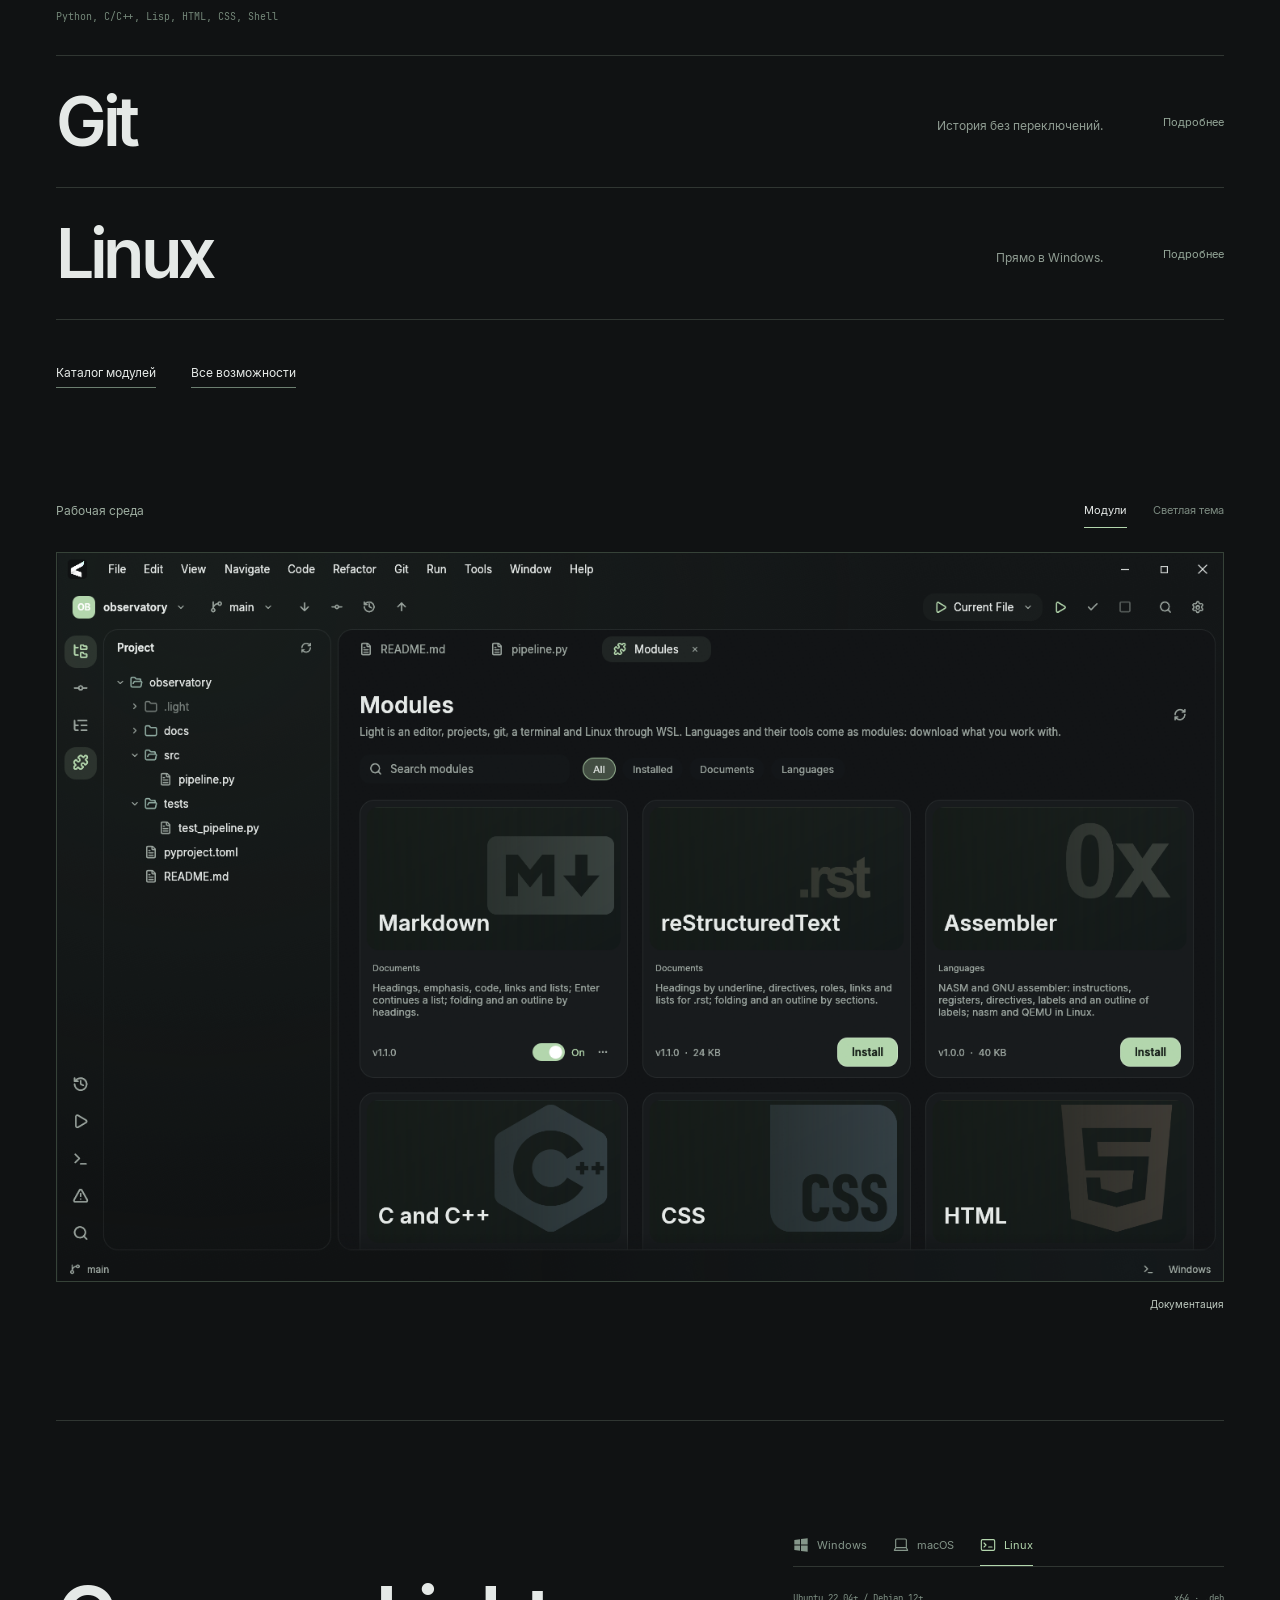
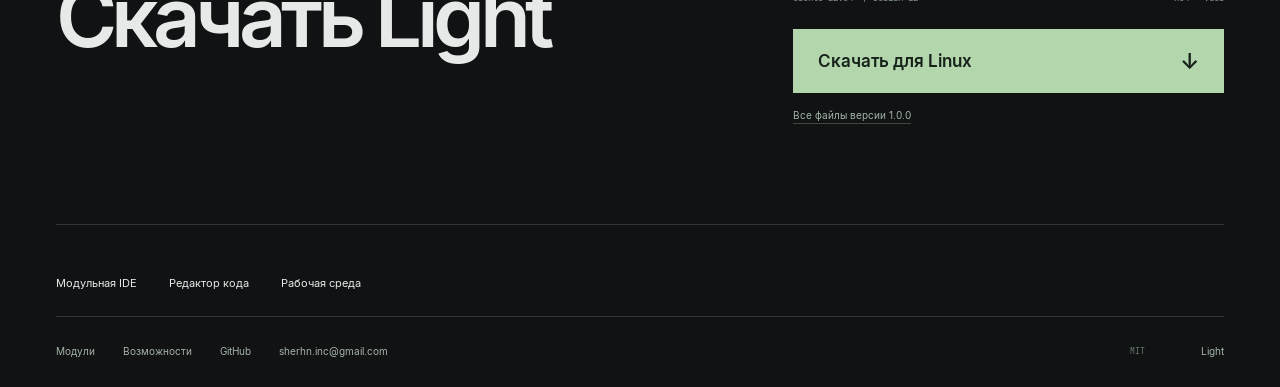
==== commit fe7d3708: "Drop duplicate editor screenshot from home workbench tabs" ====
--- a/index.html
+++ b/index.html
@@ -16,8 +16,8 @@
 <article class="feature reveal" data-feature="git"><h2><button type="button" aria-expanded="false" aria-controls="feature-git" id="feature-git-button"><span data-i18n="gitTitle">Git</span><span class="feature-summary" data-i18n="gitShort">История без переключений.</span><span class="feature-toggle" aria-hidden="true">Подробнее</span></button></h2><div class="feature-panel" id="feature-git" role="region" aria-labelledby="feature-git-button" aria-hidden="true" inert><div><p data-i18n="gitText">Ветки, diff и коммиты внутри Light. Локальные снимки — даже без Git.</p></div></div></article>
 <article class="feature reveal" data-feature="linux"><h2><button type="button" aria-expanded="false" aria-controls="feature-linux" id="feature-linux-button"><span data-i18n="linuxTitle">Linux</span><span class="feature-summary" data-i18n="linuxShort">Прямо в Windows.</span><span class="feature-toggle" aria-hidden="true">Подробнее</span></button></h2><div class="feature-panel" id="feature-linux" role="region" aria-labelledby="feature-linux-button" aria-hidden="true" inert><div><p data-i18n="linuxText">Терминал, сборка и запуск через WSL. В контексте вашего проекта.</p></div></div></article>
 </div><div class="home-page-links"><a class="text-link" href="/modules/">Каталог модулей</a><a class="text-link" href="/features/">Все возможности</a></div></section>
-<section class="workbench wrap"><div class="workbench-heading reveal"><span class="eyebrow" data-i18n="workbenchLabel">Рабочая среда</span><div class="view-tabs" role="tablist" aria-label="Скриншоты IDE"><button type="button" id="view-editor" data-view="editor" role="tab" aria-selected="true" aria-controls="view-panel" data-i18n="editorTab">Редактор</button><button type="button" id="view-modules" data-view="modules" role="tab" aria-selected="false" aria-controls="view-panel" tabindex="-1" data-i18n="modulesTab">Модули</button><button type="button" id="view-light" data-view="light" role="tab" aria-selected="false" aria-controls="view-panel" tabindex="-1" data-i18n="lightTab">Светлая тема</button></div></div>
-<div class="view-stage reveal" id="view-panel" role="tabpanel" aria-labelledby="view-editor"><img class="active" data-screen="editor" src="/assets/light-studio-dark.png" width="1440" height="900" alt="Light: редактор и встроенный терминал" data-alt="editorAlt" loading="lazy"><img data-screen="modules" src="/assets/light-studio-modules.png" width="1440" height="900" alt="Каталог языковых модулей Light" data-alt="modulesAlt" loading="lazy" aria-hidden="true"><img data-screen="light" src="/assets/light-studio-light.png" width="1440" height="900" alt="Светлая тема Light" data-alt="lightAlt" loading="lazy" aria-hidden="true"></div>
+<section class="workbench wrap"><div class="workbench-heading reveal"><span class="eyebrow" data-i18n="workbenchLabel">Рабочая среда</span><div class="view-tabs" role="tablist" aria-label="Скриншоты IDE"><button type="button" id="view-modules" data-view="modules" role="tab" aria-selected="true" aria-controls="view-panel" data-i18n="modulesTab">Модули</button><button type="button" id="view-light" data-view="light" role="tab" aria-selected="false" aria-controls="view-panel" tabindex="-1" data-i18n="lightTab">Светлая тема</button></div></div>
+<div class="view-stage reveal" id="view-panel" role="tabpanel" aria-labelledby="view-modules"><img class="active" data-screen="modules" src="/assets/light-studio-modules.png" width="1440" height="900" alt="Каталог языковых модулей Light" data-alt="modulesAlt" loading="lazy"><img data-screen="light" src="/assets/light-studio-light.png" width="1440" height="900" alt="Светлая тема Light" data-alt="lightAlt" loading="lazy" aria-hidden="true"></div>
 <div class="workbench-foot"><a href="https://github.com/sherhn/Light#readme"><span data-i18n="documentation">Документация</span></a></div></section>
 <section class="download wrap" id="download"><div class="download-main"><h2 class="reveal" data-i18n="downloadTitle">Скачать Light</h2><div class="download-controls reveal"><div class="platform-tabs" role="tablist" aria-label="Платформа"><button type="button" role="tab" id="tab-windows" aria-controls="platform-details" aria-selected="true" data-platform="windows"><svg class="platform-icon" viewBox="0 0 24 24" aria-hidden="true"><use href="/assets/platforms.svg#windows"></use></svg><span>Windows</span></button><button type="button" role="tab" id="tab-macos" aria-controls="platform-details" aria-selected="false" tabindex="-1" data-platform="macos"><svg class="platform-icon" viewBox="0 0 24 24" aria-hidden="true"><use href="/assets/platforms.svg#macos"></use></svg><span>macOS</span></button><button type="button" role="tab" id="tab-linux" aria-controls="platform-details" aria-selected="false" tabindex="-1" data-platform="linux"><svg class="platform-icon" viewBox="0 0 24 24" aria-hidden="true"><use href="/assets/platforms.svg#linux"></use></svg><span>Linux</span></button></div><div id="platform-details" role="tabpanel" aria-labelledby="tab-windows"><div class="system-row"><span id="platform-name">Windows 10 / 11</span><span id="platform-format">x64 · .exe</span></div><label class="architecture" id="architecture-label" hidden><span data-i18n="architecture">Процессор</span><select id="architecture"><option value="arm64">Apple Silicon</option><option value="x64">Intel</option></select></label><a class="download-button" href="https://github.com/sherhn/Light/releases/download/v1.0.0/Light-1.0.0-windows-x64-Setup.exe"><span id="download-button-text">Скачать для Windows</span><span aria-hidden="true">↓</span></a><p id="download-status"><a href="https://github.com/sherhn/Light/releases/tag/v1.0.0" data-i18n="releaseFiles">Все файлы версии 1.0.0</a></p></div></div></div></section>
 </main>
--- a/styles.css
+++ b/styles.css
@@ -1,8 +1,8 @@
 @font-face{font-family:Inter;src:url('assets/Inter-Regular.ttf') format('truetype');font-weight:400;font-display:swap}@font-face{font-family:Inter;src:url('assets/Inter-SemiBold.ttf') format('truetype');font-weight:600 900;font-display:swap}@font-face{font-family:Mono;src:url('assets/JetBrainsMono-Regular.ttf') format('truetype');font-display:swap}
-:root{color-scheme:dark;--bg:#101213;--text:#e5e9e7;--muted:#939d96;--sage:#b3d6ad;--line:#303632;--mono:Mono,monospace;--ease:cubic-bezier(.22,1,.36,1)}*{box-sizing:border-box}html{scroll-behavior:smooth;scroll-padding-top:110px}body{margin:0;background:var(--bg);color:var(--text);font:400 14px Inter,Arial,sans-serif;-webkit-font-smoothing:antialiased}::selection{background:#b3d6ad;color:#101213}a{color:inherit;text-decoration:none}button,select{font:inherit}button{cursor:pointer}button,a{-webkit-tap-highlight-color:transparent}a:focus-visible,button:focus-visible,select:focus-visible{outline:2px solid var(--sage);outline-offset:6px}button:disabled{cursor:not-allowed}.wrap{width:min(1440px,calc(100% - 112px));margin-inline:auto}.header{height:86px;position:sticky;top:0;z-index:20;background:#101213e8;backdrop-filter:blur(18px)}.header-inner{height:100%;display:flex;align-items:center;gap:38px;border-bottom:1px solid var(--line)}.wordmark{font-size:47px;line-height:.9;font-weight:600;letter-spacing:-4px;margin-top:-8px}.wordmark span{color:var(--sage)}nav{display:flex;align-items:center;gap:33px;margin-left:auto;font-size:11px}nav a{position:relative;padding-block:9px}nav a::after{content:'';position:absolute;left:0;bottom:0;height:1px;background:var(--sage);width:100%;transform:scaleX(0);transform-origin:left;transition:transform .5s var(--ease)}nav a:hover::after{transform:scaleX(1)}.language{display:flex;gap:6px;align-items:center;font:9px var(--mono);color:#5b645e}.language button{font:inherit;background:none;border:0;color:#7c8980;padding:8px 3px;transition:color .2s}.language button[aria-pressed=true]{color:var(--text)}.header-start{display:flex;align-items:center;font-size:11px;padding:9px 16px;background:var(--sage);color:#17221a;border:1px solid var(--sage);white-space:nowrap;transition:background .3s}.header-start:hover{background:#c9e4c4}.hero{padding-top:34px}h1{font-size:clamp(52px,8.55vw,148px);font-weight:600;line-height:1.02;letter-spacing:-.06em;margin:36px 0 38px}.title-mask{display:block;overflow:hidden;padding:0 0 .09em}.title-mask>span{display:block;animation:title-enter 1.15s var(--ease) both}.title-mask:nth-child(2)>span{animation-delay:.12s}.title-accent{color:var(--sage);padding-left:8.1%}.hero-baseline{display:flex;align-items:center;gap:40px;padding-left:8.1%}.hero-baseline p{margin:0;font-size:14px;color:#a4aea6;line-height:1.6}.explore{display:flex;align-items:center;gap:45px;font-size:11px;margin-left:auto;border-bottom:1px solid #4f5c50;padding-bottom:9px}.explore:hover .platform-line{display:flex;gap:8px;font:8px var(--mono);color:#79867d}.platform-line>span{color:#3d4940}.hero-shot{margin:55px 0 0;transform:translate3d(0,var(--shot-shift,0px),0);will-change:transform}.shot-frame{border:1px solid #3b463c;overflow:hidden;background:#151918;box-shadow:0 30px 100px #0003}.shot-frame img{display:block;width:100%;height:auto}.features{padding-top:135px;padding-bottom:105px}.section-top{display:flex;align-items:center;justify-content:space-between;margin-bottom:30px}.eyebrow{font:9px var(--mono);letter-spacing:1.5px;color:#a7b5a8}.feature{border-top:1px solid var(--line)}.feature:last-child{border-bottom:1px solid var(--line)}.feature h2{margin:0}.feature h2>button{width:100%;display:flex;align-items:center;text-align:left;gap:35px;padding:30px 0;background:none;border:0;color:var(--text)}.feature h2>button>[data-i18n]{font-size:clamp(38px,5.3vw,74px);letter-spacing:-.065em;font-weight:600;line-height:1.05;transition:color .4s}.feature h2>button>.feature-summary{font-size:12px;font-weight:400;letter-spacing:0;color:#8e9b91;margin-left:auto;padding-top:10px}.feature-toggle{font-size:11px;font-weight:400;letter-spacing:0;color:#94a698;margin-left:25px;flex-shrink:0;transition:color .3s}.feature.active .feature-toggle{color:#c9d7cc}.feature.active h2>button>[data-i18n]:not(.feature-summary),.feature h2>button:hover>[data-i18n]:not(.feature-summary){color:var(--sage)}.feature-panel{display:grid;grid-template-rows:0fr;opacity:0;transition:grid-template-rows .65s var(--ease),opacity .5s}.feature-panel>div{overflow:hidden;min-height:0;padding-left:0}.feature-panel p{font-size:14px;line-height:1.8;color:#abb7ad;max-width:560px;margin:0 0 19px}.language-list{font:10px/1.8 var(--mono);color:#748779;display:flex;flex-wrap:wrap;gap:11px;padding-bottom:29px}.language-list>span{color:#3c4d40}.feature.active .feature-panel{grid-template-rows:1fr;opacity:1}.workbench{padding-block:0 110px}.workbench-heading{display:flex;justify-content:space-between;align-items:center;margin-bottom:24px}.view-tabs{display:flex;gap:26px}.view-tabs button{background:none;border:0;border-bottom:1px solid transparent;padding:10px 0;color:#7d8c82;font-size:11px;transition:color .35s,border-color .35s}.view-tabs button[aria-selected=true]{color:var(--text);border-color:var(--sage)}.view-tabs button:hover{color:var(--sage)}.view-stage{position:relative;border:1px solid #364238;background:#141719;aspect-ratio:1.6;overflow:hidden}.view-stage img{position:absolute;inset:0;width:100%;height:100%;object-fit:contain;opacity:0;transform:scale(1.012);transition:opacity .6s var(--ease),transform 1s var(--ease);pointer-events:none}.view-stage img.active{opacity:1;transform:scale(1);z-index:1}.workbench-foot{display:flex;justify-content:space-between;margin-top:16px;font-size:10px;color:#7d8c82}.workbench-foot a{display:flex;align-items:center;gap:20px;color:#bdc9bf}.workbench-foot a:hover{color:var(--sage)}.download{border-top:1px solid var(--line);padding-top:35px;padding-bottom:100px}.download-main{display:grid;grid-template-columns:1.2fr .8fr;gap:90px;align-items:center;margin-top:54px}.download h2{font-size:clamp(56px,6.5vw,92px);font-weight:600;line-height:1.04;letter-spacing:-.067em;margin:0}.download h2 em{color:var(--sage);font-style:normal}.download-controls{min-width:0;padding-top:15px}.platform-tabs{display:flex;border-bottom:1px solid var(--line);gap:26px}.platform-tabs button{display:flex;align-items:center;gap:8px;font-size:11px;background:none;color:#85968a;border:0;border-bottom:1px solid transparent;padding:12px 0;transition:color .35s,border-color .35s}.platform-tabs button[aria-selected=true]{border-color:var(--sage);color:var(--sage)}.platform-icon{width:16px;height:16px;display:inline-block;flex-shrink:0}.system-row{display:flex;justify-content:space-between;gap:15px;font:9px var(--mono);color:#809286;padding-block:25px}.download-button{display:flex;align-items:center;justify-content:space-between;width:100%;padding:18px 0;background:none;border:0;border-bottom:1px solid #5b725f;color:#b3c4b6;text-align:left;font-size:15px;transition:color .3s,border-color .3s}.download-button:hover{color:var(--sage);border-color:var(--sage)}#download-status{font-size:10px;line-height:1.7;color:#75877b;margin:14px 0 0}#download-status a{color:#a2b5a7;border-bottom:1px solid #3b4b40;padding-bottom:2px;transition:color .3s,border-color .3s}#download-status a:hover{color:var(--sage);border-color:var(--sage)}.architecture{font-size:10px;display:flex;justify-content:space-between;align-items:center;gap:20px;margin-bottom:15px;color:#a2b5a7}.architecture[hidden]{display:none}.architecture select{padding:7px;background:#1a211c;border:1px solid #3b4b40;color:#bdccbe;font-size:10px}.footer{border-top:1px solid var(--line);overflow:hidden}.footer-top{display:flex;align-items:center;gap:28px;padding-top:28px;font-size:10px;color:#a4b2a8}.footer-top>a:hover{color:var(--sage)}.footer-top>span{margin-left:auto;font:8px var(--mono);color:#6a7c6e}.footer-top>a:last-child{margin-left:28px}.skip{position:fixed;left:20px;top:-70px;padding:12px;background:var(--sage);color:#101213;z-index:50}.skip:focus{top:10px}[data-motion=on] .reveal{opacity:0;transform:translate3d(0,30px,0);transition:opacity .9s var(--ease),transform 1.05s var(--ease)}[data-motion=on] .reveal.visible{opacity:1;transform:translateZ(0)}@keyframes title-enter{from{transform:translateY(115%);opacity:.4}to{transform:translateY(0);opacity:1}}
+:root{color-scheme:dark;--bg:#101213;--text:#e5e9e7;--muted:#939d96;--sage:#b3d6ad;--line:#303632;--mono:Mono,monospace;--ease:cubic-bezier(.22,1,.36,1)}*{box-sizing:border-box}html{scroll-behavior:smooth;scroll-padding-top:110px}body{margin:0;background:var(--bg);color:var(--text);font:400 14px Inter,Arial,sans-serif;-webkit-font-smoothing:antialiased}::selection{background:#b3d6ad;color:#101213}a{color:inherit;text-decoration:none}button,select{font:inherit}button{cursor:pointer}button,a{-webkit-tap-highlight-color:transparent}a:focus-visible,button:focus-visible,select:focus-visible{outline:2px solid var(--sage);outline-offset:6px}button:disabled{cursor:not-allowed}.wrap{width:min(1440px,calc(100% - 112px));margin-inline:auto}.header{height:86px;position:sticky;top:0;z-index:20;background:#101213e8;backdrop-filter:blur(18px)}.header-inner{height:100%;display:flex;align-items:center;gap:38px;border-bottom:1px solid var(--line)}.wordmark{font-size:47px;line-height:.9;font-weight:600;letter-spacing:-4px;margin-top:-8px}.wordmark span{color:var(--sage)}nav{display:flex;align-items:center;gap:33px;margin-left:auto;font-size:11px}nav a{position:relative;padding-block:9px}nav a::after{content:'';position:absolute;left:0;bottom:0;height:1px;background:var(--sage);width:100%;transform:scaleX(0);transform-origin:left;transition:transform .5s var(--ease)}nav a:hover::after{transform:scaleX(1)}.language{display:flex;gap:6px;align-items:center;font:9px var(--mono);color:#5b645e}.language button{font:inherit;background:none;border:0;color:#7c8980;padding:8px 3px;transition:color .2s}.language button[aria-pressed=true]{color:var(--text)}.header-start{display:flex;align-items:center;font-size:11px;padding:9px 16px;background:var(--sage);color:#17221a;border:1px solid var(--sage);white-space:nowrap;transition:background .3s}.header-start:hover{background:#c9e4c4}.hero{padding-top:34px}h1{font-size:clamp(52px,8.55vw,148px);font-weight:600;line-height:1.02;letter-spacing:-.06em;margin:36px 0 38px}.title-mask{display:block;overflow:hidden;padding:0 0 .09em}.title-mask>span{display:block;animation:title-enter 1.15s var(--ease) both}.title-mask:nth-child(2)>span{animation-delay:.12s}.title-accent{color:var(--sage);padding-left:8.1%}.hero-baseline{display:flex;align-items:center;gap:40px;padding-left:8.1%}.hero-baseline p{margin:0;font-size:14px;color:#a4aea6;line-height:1.6}.explore{display:flex;align-items:center;gap:45px;font-size:11px;margin-left:auto;border-bottom:1px solid #4f5c50;padding-bottom:9px}.explore:hover .platform-line{display:flex;gap:8px;font:8px var(--mono);color:#79867d}.platform-line>span{color:#3d4940}.hero-shot{margin:55px 0 0;transform:translate3d(0,var(--shot-shift,0px),0);will-change:transform}.shot-frame{border:1px solid #3b463c;overflow:hidden;background:#151918;box-shadow:0 30px 100px #0003}.shot-frame img{display:block;width:100%;height:auto}.features{padding-top:135px;padding-bottom:105px}.section-top{display:flex;align-items:center;justify-content:space-between;margin-bottom:30px}.eyebrow{font:9px var(--mono);letter-spacing:1.5px;color:#a7b5a8}.feature{border-top:1px solid var(--line)}.feature:last-child{border-bottom:1px solid var(--line)}.feature h2{margin:0}.feature h2>button{width:100%;display:flex;align-items:center;text-align:left;gap:35px;padding:30px 0;background:none;border:0;color:var(--text)}.feature h2>button>[data-i18n]{font-size:clamp(38px,5.3vw,74px);letter-spacing:-.065em;font-weight:600;line-height:1.05;transition:color .4s}.feature h2>button>.feature-summary{font-size:12px;font-weight:400;letter-spacing:0;color:#8e9b91;margin-left:auto;padding-top:10px}.feature-toggle{font-size:11px;font-weight:400;letter-spacing:0;color:#94a698;margin-left:25px;flex-shrink:0;transition:color .3s}.feature.active .feature-toggle{color:#c9d7cc}.feature.active h2>button>[data-i18n]:not(.feature-summary),.feature h2>button:hover>[data-i18n]:not(.feature-summary){color:var(--sage)}.feature-panel{display:grid;grid-template-rows:0fr;opacity:0;transition:grid-template-rows .65s var(--ease),opacity .5s}.feature-panel>div{overflow:hidden;min-height:0;padding-left:0}.feature-panel p{font-size:14px;line-height:1.8;color:#abb7ad;max-width:560px;margin:0 0 19px}.language-list{font:10px/1.8 var(--mono);color:#748779;display:flex;flex-wrap:wrap;gap:11px;padding-bottom:29px}.language-list>span{color:#3c4d40}.feature.active .feature-panel{grid-template-rows:1fr;opacity:1}.workbench{padding-block:0 110px}.workbench-heading{display:flex;justify-content:space-between;align-items:center;margin-bottom:24px}.view-tabs{display:flex;gap:26px}.view-tabs button{background:none;border:0;border-bottom:1px solid transparent;padding:10px 0;color:#7d8c82;font-size:11px;transition:color .35s,border-color .35s}.view-tabs button[aria-selected=true]{color:var(--text);border-color:var(--sage)}.view-tabs button:hover{color:var(--sage)}.view-stage{position:relative;border:1px solid #364238;background:#141719;aspect-ratio:1.6;overflow:hidden}.view-stage img{position:absolute;inset:0;width:100%;height:100%;object-fit:contain;opacity:0;transform:scale(1.012);transition:opacity .6s var(--ease),transform 1s var(--ease);pointer-events:none}.view-stage img.active{opacity:1;transform:scale(1);z-index:1}.workbench-foot{display:flex;justify-content:space-between;margin-top:16px;font-size:10px;color:#7d8c82}.workbench-foot a{display:flex;align-items:center;gap:20px;color:#bdc9bf}.workbench-foot a:hover{color:var(--sage)}.download{border-top:1px solid var(--line);padding-top:35px;padding-bottom:100px}.download-main{display:grid;grid-template-columns:1.2fr .8fr;gap:90px;align-items:center;margin-top:54px}.download h2{font-size:clamp(56px,6.5vw,92px);font-weight:600;line-height:1.04;letter-spacing:-.067em;margin:0}.download h2 em{color:var(--sage);font-style:normal}.download-controls{min-width:0;padding-top:15px}.platform-tabs{display:flex;border-bottom:1px solid var(--line);gap:26px}.platform-tabs button{display:flex;align-items:center;gap:8px;font-size:11px;background:none;color:#85968a;border:0;border-bottom:1px solid transparent;padding:12px 0;transition:color .35s,border-color .35s}.platform-tabs button[aria-selected=true]{border-color:var(--sage);color:var(--sage)}.platform-icon{width:16px;height:16px;display:inline-block;flex-shrink:0}.system-row{display:flex;justify-content:space-between;gap:15px;font:9px var(--mono);color:#809286;padding-block:25px}.download-button{display:flex;align-items:center;justify-content:space-between;gap:16px;width:100%;padding:20px 24px;background:var(--sage);border:1px solid var(--sage);color:#17221a;text-align:left;font-size:17px;font-weight:600;transition:background .3s,transform .4s var(--ease)}.download-button:hover{background:#c9e4c4;transform:translateY(-2px)}.download-button>[aria-hidden]{font-size:22px;line-height:1}#download-status{font-size:10px;line-height:1.7;color:#75877b;margin:14px 0 0}#download-status a{color:#a2b5a7;border-bottom:1px solid #3b4b40;padding-bottom:2px;transition:color .3s,border-color .3s}#download-status a:hover{color:var(--sage);border-color:var(--sage)}.architecture{font-size:10px;display:flex;justify-content:space-between;align-items:center;gap:20px;margin-bottom:15px;color:#a2b5a7}.architecture[hidden]{display:none}.architecture select{padding:7px;background:#1a211c;border:1px solid #3b4b40;color:#bdccbe;font-size:10px}.footer{border-top:1px solid var(--line);overflow:hidden}.footer-top{display:flex;align-items:center;gap:28px;padding-top:28px;font-size:10px;color:#a4b2a8}.footer-top>a:hover{color:var(--sage)}.footer-top>span{margin-left:auto;font:8px var(--mono);color:#6a7c6e}.footer-top>a:last-child{margin-left:28px}.skip{position:fixed;left:20px;top:-70px;padding:12px;background:var(--sage);color:#101213;z-index:50}.skip:focus{top:10px}[data-motion=on] .reveal{opacity:0;transform:translate3d(0,30px,0);transition:opacity .9s var(--ease),transform 1.05s var(--ease)}[data-motion=on] .reveal.visible{opacity:1;transform:translateZ(0)}@keyframes title-enter{from{transform:translateY(115%);opacity:.4}to{transform:translateY(0);opacity:1}}
 @media(min-width:1700px){h1{font-size:148px}}@media(max-width:1100px){.wrap{width:calc(100% - 70px)}.header-inner{gap:25px}nav{gap:22px}h1{font-size:8.6vw}.hero-baseline{gap:25px}.platform-line{display:none}.hero-baseline p{font-size:12px}.feature h2>button>.feature-summary{font-size:11px}.download-main{gap:50px;grid-template-columns:1fr 1fr}.download h2{font-size:65px}.platform-tabs{gap:20px}}
-@media(max-width:760px){html{scroll-padding-top:90px}.wrap{width:calc(100% - 36px)}.header{height:72px}.header-inner{gap:20px}.wordmark{font-size:40px;letter-spacing:-3px;margin-top:-6px}nav{display:none}.language{margin-left:auto;font-size:9px}.header-start{font-size:10px;padding:7px 12px}.hero{padding-top:24px}h1{font-size:clamp(30px,9.3vw,70px);letter-spacing:-.065em;line-height:1.12;margin:32px 0 27px}.title-accent{padding-left:0}.hero-baseline{padding-left:0;gap:18px;align-items:flex-end}.hero-baseline p{font-size:10px;line-height:1.8}.explore{font-size:9px;gap:17px;padding-bottom:5px}.hero-shot{margin-top:30px}.features{padding-top:75px;padding-bottom:55px}.section-top{margin-bottom:22px}.eyebrow{font-size:7px;letter-spacing:.8px}.feature h2>button{gap:16px;padding:23px 0;flex-wrap:wrap}.feature h2>button>[data-i18n]{font-size:42px}.feature h2>button>.feature-summary{font-size:8px;padding-top:4px;max-width:100px;line-height:1.7}.feature-toggle{font-size:11px;font-weight:400;letter-spacing:0;color:#94a698;margin-left:25px;flex-shrink:0;transition:color .3s}.feature.active .feature-toggle{color:#c9d7cc}.feature-panel>div{padding-left:0}.feature-panel p{font-size:11px;line-height:1.8;margin-bottom:14px;max-width:290px}.language-list{font-size:8px;gap:8px;padding-bottom:22px}.workbench{padding-bottom:60px}.workbench-heading{display:block;margin-bottom:16px}.view-tabs{margin-top:16px;gap:24px}.view-tabs button{font-size:10px;padding:8px 0}.workbench-foot{font-size:8px;margin-top:12px;gap:20px;line-height:1.7}.workbench-foot a{gap:12px}.download{padding-top:25px;padding-bottom:50px}.download-main{grid-template-columns:1fr;gap:28px;margin-top:32px}.download h2{font-size:60px}.download-controls{padding-top:0}.platform-tabs{gap:26px}.platform-tabs button{font-size:11px}.system-row{font-size:8px;padding-block:21px}.download-button{font-size:13px;padding-block:14px}#download-status{font-size:9px}.footer-top{flex-wrap:wrap;gap:20px;font-size:9px;line-height:1.8;padding-top:23px}.footer-top>span{font-size:6px}.footer-top>a:last-child{margin-left:0}}
-@media(prefers-reduced-motion:reduce){html{scroll-behavior:auto}*,*::before,*::after{animation:none!important;transition:none!important}.hero-shot{transform:none;will-change:auto}[data-motion=on] .reveal{opacity:1;transform:none}}
+@media(max-width:760px){html{scroll-padding-top:90px}.wrap{width:calc(100% - 36px)}.header{height:72px}.header-inner{gap:20px}.wordmark{font-size:40px;letter-spacing:-3px;margin-top:-6px}nav{display:none}.language{margin-left:auto;font-size:9px}.header-start{font-size:10px;padding:7px 12px}.hero{padding-top:24px}h1{font-size:clamp(30px,9.3vw,70px);letter-spacing:-.065em;line-height:1.12;margin:32px 0 27px}.title-accent{padding-left:0}.hero-baseline{padding-left:0;gap:18px;align-items:flex-end}.hero-baseline p{font-size:10px;line-height:1.8}.explore{font-size:9px;gap:17px;padding-bottom:5px}.hero-shot{margin-top:30px}.features{padding-top:75px;padding-bottom:55px}.section-top{margin-bottom:22px}.eyebrow{font-size:7px;letter-spacing:.8px}.feature h2>button{gap:16px;padding:23px 0;flex-wrap:wrap}.feature h2>button>[data-i18n]{font-size:42px}.feature h2>button>.feature-summary{font-size:8px;padding-top:4px;max-width:100px;line-height:1.7}.feature-toggle{font-size:11px;font-weight:400;letter-spacing:0;color:#94a698;margin-left:25px;flex-shrink:0;transition:color .3s}.feature.active .feature-toggle{color:#c9d7cc}.feature-panel>div{padding-left:0}.feature-panel p{font-size:11px;line-height:1.8;margin-bottom:14px;max-width:290px}.language-list{font-size:8px;gap:8px;padding-bottom:22px}.workbench{padding-bottom:60px}.workbench-heading{display:block;margin-bottom:16px}.view-tabs{margin-top:16px;gap:24px}.view-tabs button{font-size:10px;padding:8px 0}.workbench-foot{font-size:8px;margin-top:12px;gap:20px;line-height:1.7}.workbench-foot a{gap:12px}.download{padding-top:25px;padding-bottom:50px}.download-main{grid-template-columns:1fr;gap:28px;margin-top:32px}.download h2{font-size:60px}.download-controls{padding-top:0}.platform-tabs{gap:26px}.platform-tabs button{font-size:11px}.system-row{font-size:8px;padding-block:21px}.download-button{font-size:15px;padding:16px 20px}#download-status{font-size:9px}.footer-top{flex-wrap:wrap;gap:20px;font-size:9px;line-height:1.8;padding-top:23px}.footer-top>span{font-size:6px}.footer-top>a:last-child{margin-left:0}}
+@media(prefers-reduced-motion:reduce){html{scroll-behavior:auto}*,*::before,*::after{animation:none!important;transition:none!important}.hero-shot{transform:none;will-change:auto}[data-motion=on] .reveal{opacity:1;transform:none}.download-button:hover{transform:none}}
 
 .hero{padding-top:54px}.hero h1{margin-top:0}.hero-baseline{gap:40px}.explore{font-size:12px}.eyebrow{font:400 12px Inter,Arial,sans-serif;letter-spacing:0;color:#9cac9f}.workbench-foot{justify-content:flex-end}.footer{padding-bottom:32px}.feature h2>button:hover .feature-toggle{color:var(--text)}.feature-toggle{white-space:nowrap}
 @media(max-width:760px){.hero{padding-top:36px}.hero h1{margin-top:0}.hero-baseline{gap:20px}.explore{font-size:10px}.feature-toggle{font-size:9px;margin-left:0}.feature h2>button{gap:14px}.feature h2>button>.feature-summary{max-width:100px}.eyebrow{font-size:10px}.footer{padding-bottom:28px}}
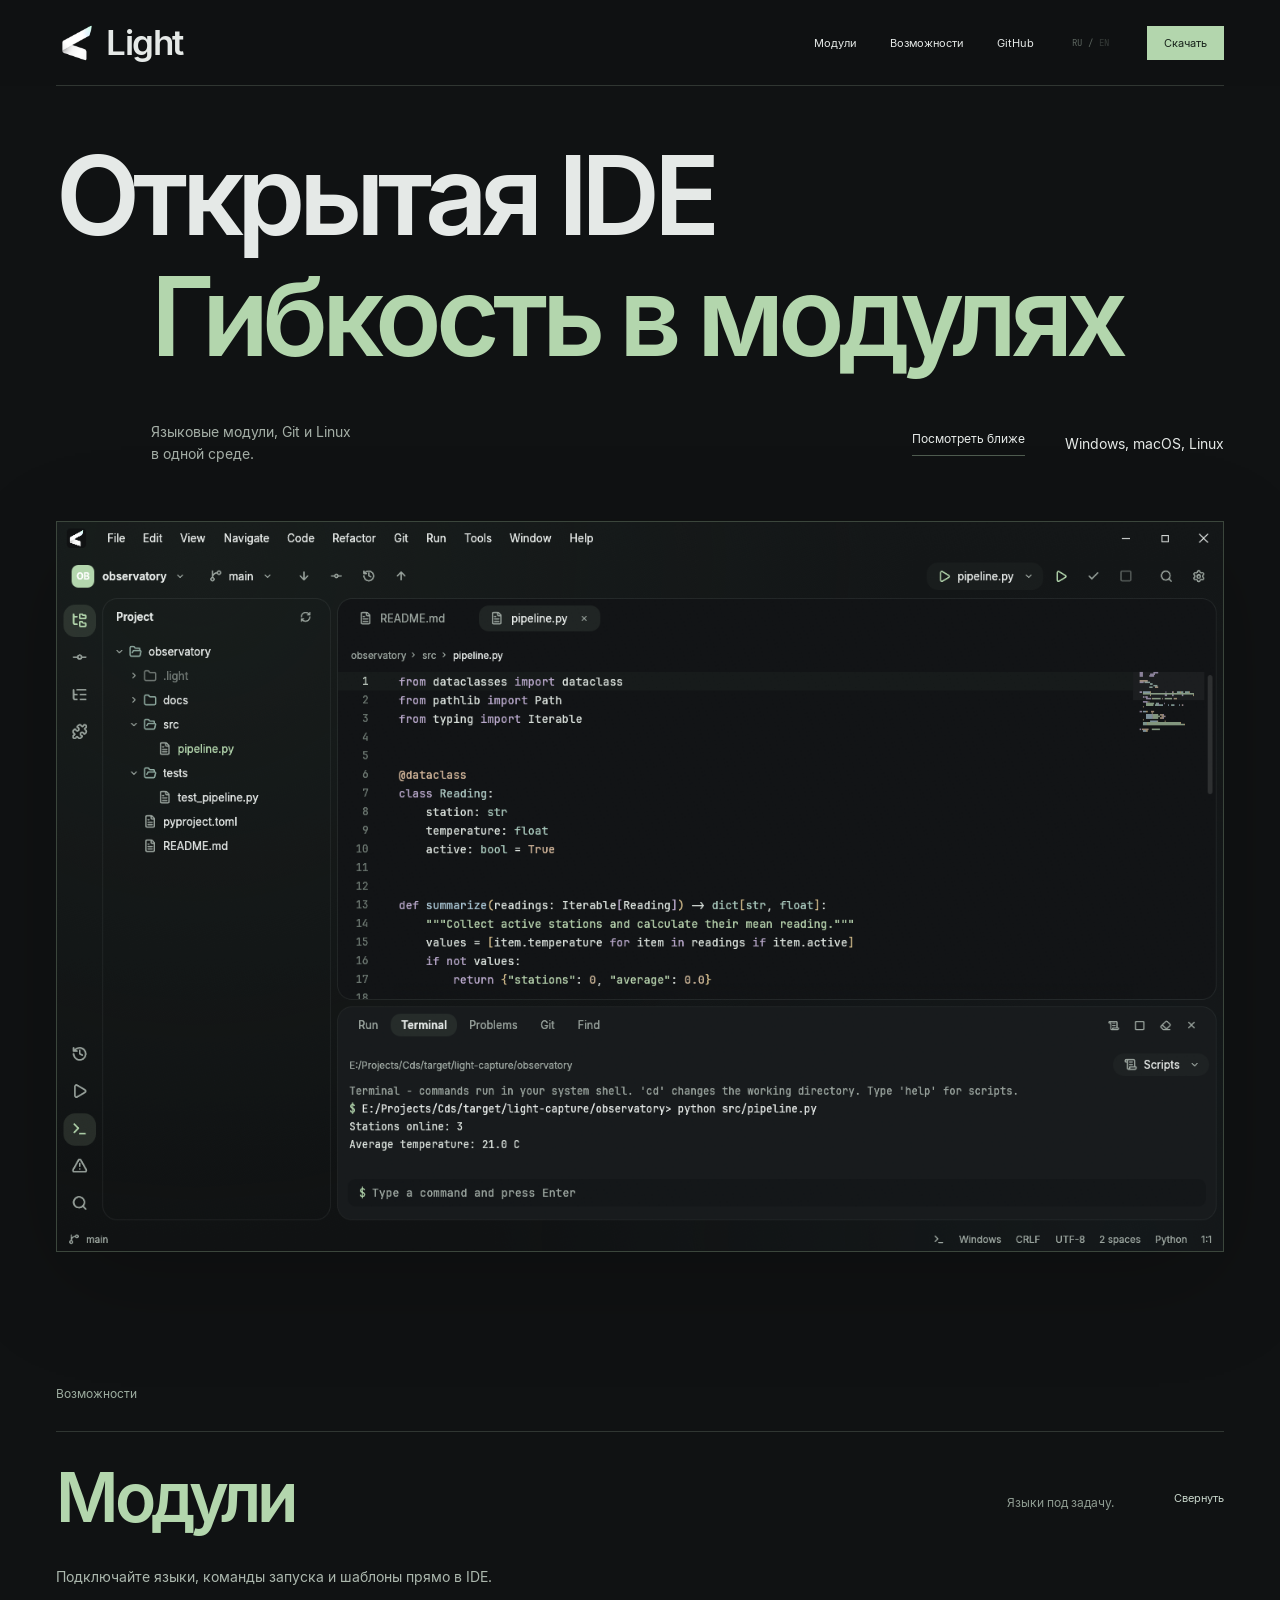
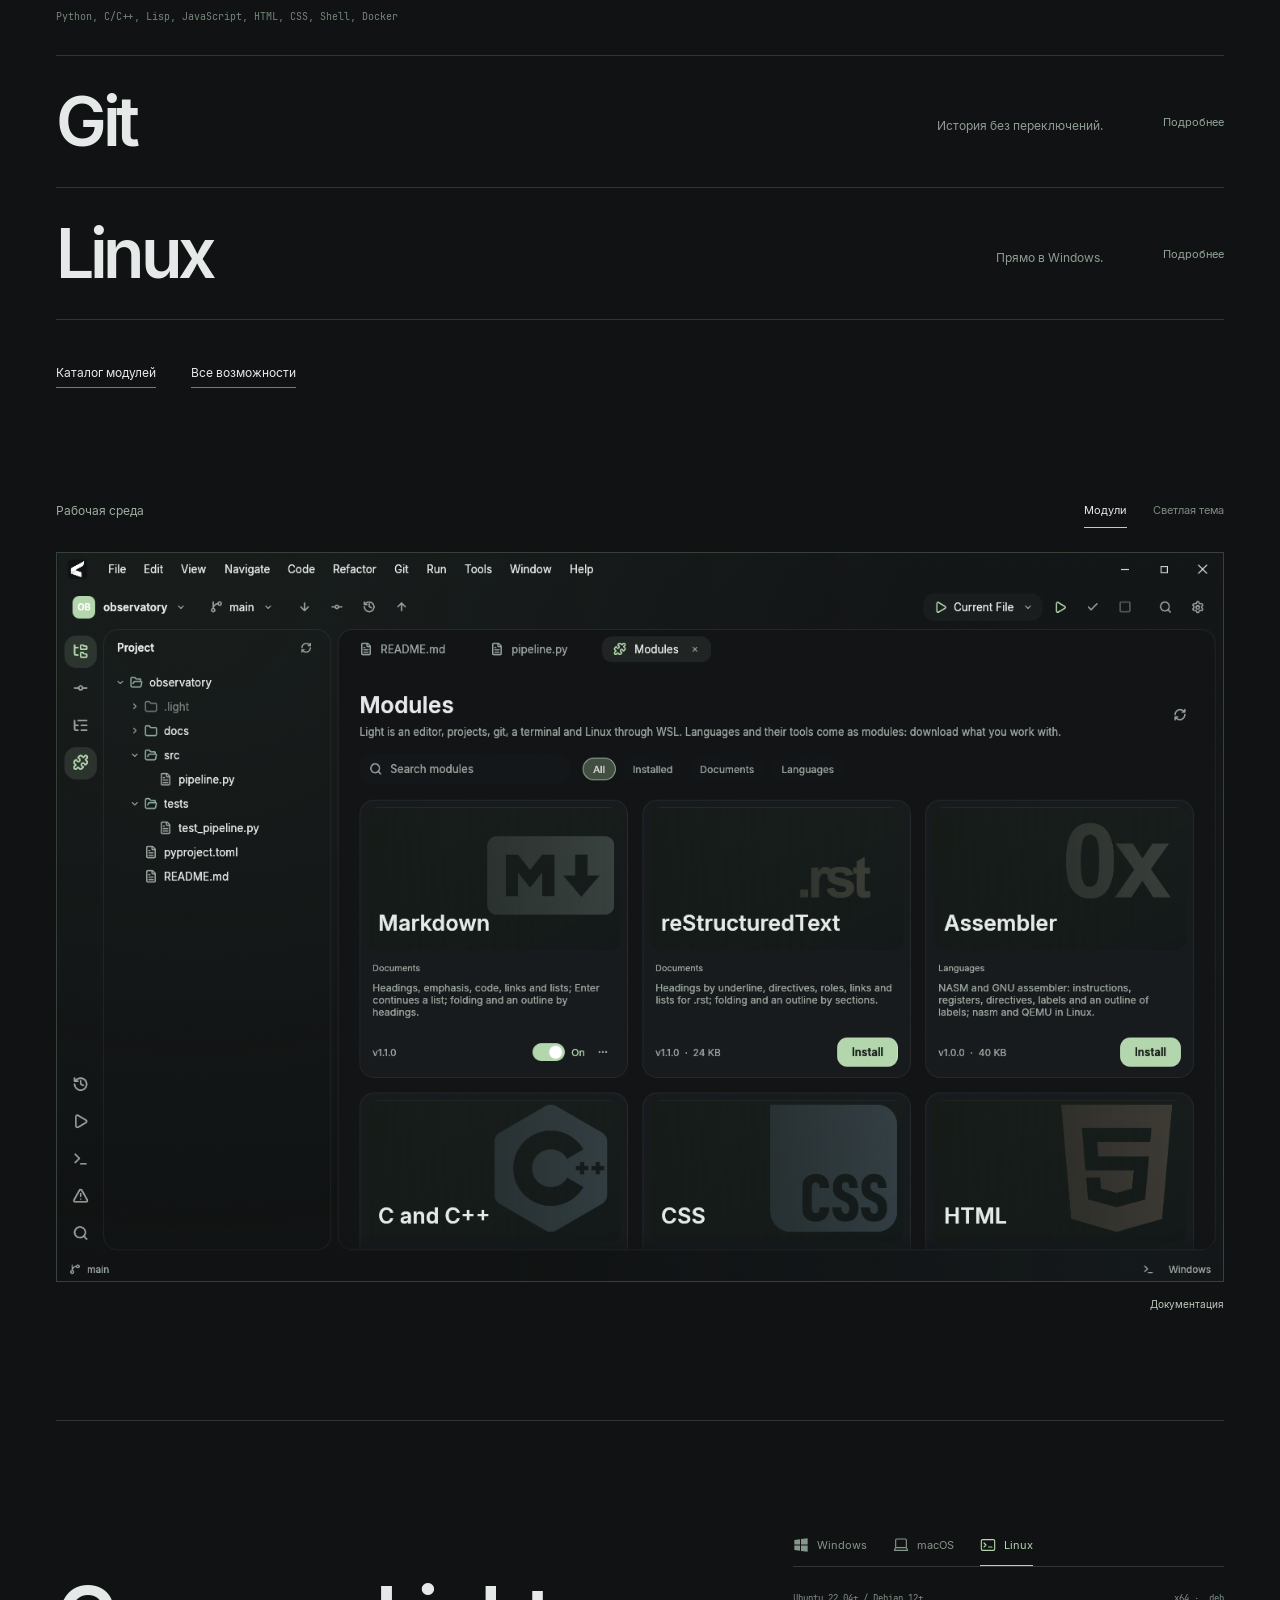
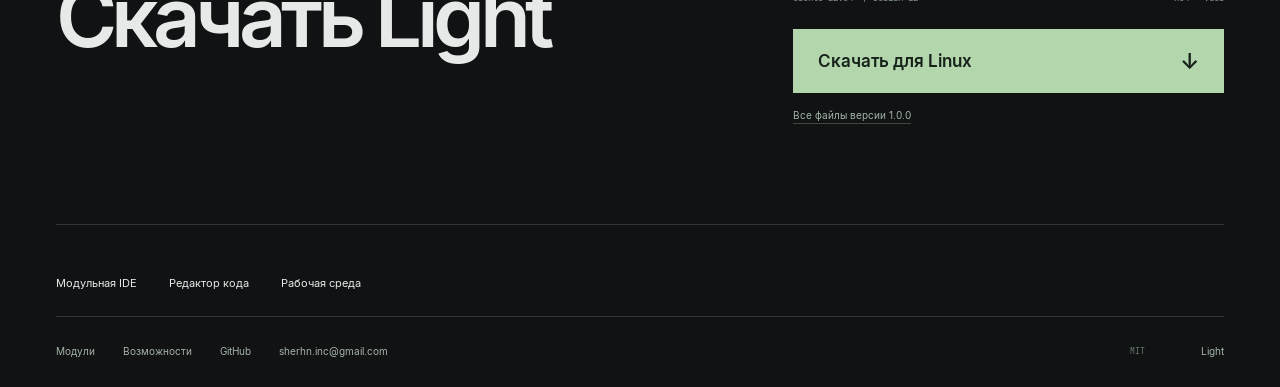
==== commit 78f8ccce: "Add JavaScript and Docker modules to the catalog" ====
--- a/index.html
+++ b/index.html
@@ -12,7 +12,7 @@
 </section>
 <section class="features wrap" id="features"><div class="section-top reveal"><span class="eyebrow" data-i18n="featuresLabel">Возможности</span></div>
 <div class="feature-list">
-<article class="feature active reveal" data-feature="modules"><h2><button type="button" aria-expanded="true" aria-controls="feature-modules" id="feature-modules-button"><span data-i18n="modulesTitle">Модули</span><span class="feature-summary" data-i18n="modulesShort">Языки под задачу.</span><span class="feature-toggle" aria-hidden="true">Подробнее</span></button></h2><div class="feature-panel" id="feature-modules" role="region" aria-labelledby="feature-modules-button" aria-hidden="false"><div><p data-i18n="modulesText">Подключайте языки, команды запуска и шаблоны прямо в IDE.</p><div class="language-list">Python, C/C++, Lisp, HTML, CSS, Shell</div></div></div></article>
+<article class="feature active reveal" data-feature="modules"><h2><button type="button" aria-expanded="true" aria-controls="feature-modules" id="feature-modules-button"><span data-i18n="modulesTitle">Модули</span><span class="feature-summary" data-i18n="modulesShort">Языки под задачу.</span><span class="feature-toggle" aria-hidden="true">Подробнее</span></button></h2><div class="feature-panel" id="feature-modules" role="region" aria-labelledby="feature-modules-button" aria-hidden="false"><div><p data-i18n="modulesText">Подключайте языки, команды запуска и шаблоны прямо в IDE.</p><div class="language-list">Python, C/C++, Lisp, JavaScript, HTML, CSS, Shell, Docker</div></div></div></article>
 <article class="feature reveal" data-feature="git"><h2><button type="button" aria-expanded="false" aria-controls="feature-git" id="feature-git-button"><span data-i18n="gitTitle">Git</span><span class="feature-summary" data-i18n="gitShort">История без переключений.</span><span class="feature-toggle" aria-hidden="true">Подробнее</span></button></h2><div class="feature-panel" id="feature-git" role="region" aria-labelledby="feature-git-button" aria-hidden="true" inert><div><p data-i18n="gitText">Ветки, diff и коммиты внутри Light. Локальные снимки — даже без Git.</p></div></div></article>
 <article class="feature reveal" data-feature="linux"><h2><button type="button" aria-expanded="false" aria-controls="feature-linux" id="feature-linux-button"><span data-i18n="linuxTitle">Linux</span><span class="feature-summary" data-i18n="linuxShort">Прямо в Windows.</span><span class="feature-toggle" aria-hidden="true">Подробнее</span></button></h2><div class="feature-panel" id="feature-linux" role="region" aria-labelledby="feature-linux-button" aria-hidden="true" inert><div><p data-i18n="linuxText">Терминал, сборка и запуск через WSL. В контексте вашего проекта.</p></div></div></article>
 </div><div class="home-page-links"><a class="text-link" href="/modules/">Каталог модулей</a><a class="text-link" href="/features/">Все возможности</a></div></section>
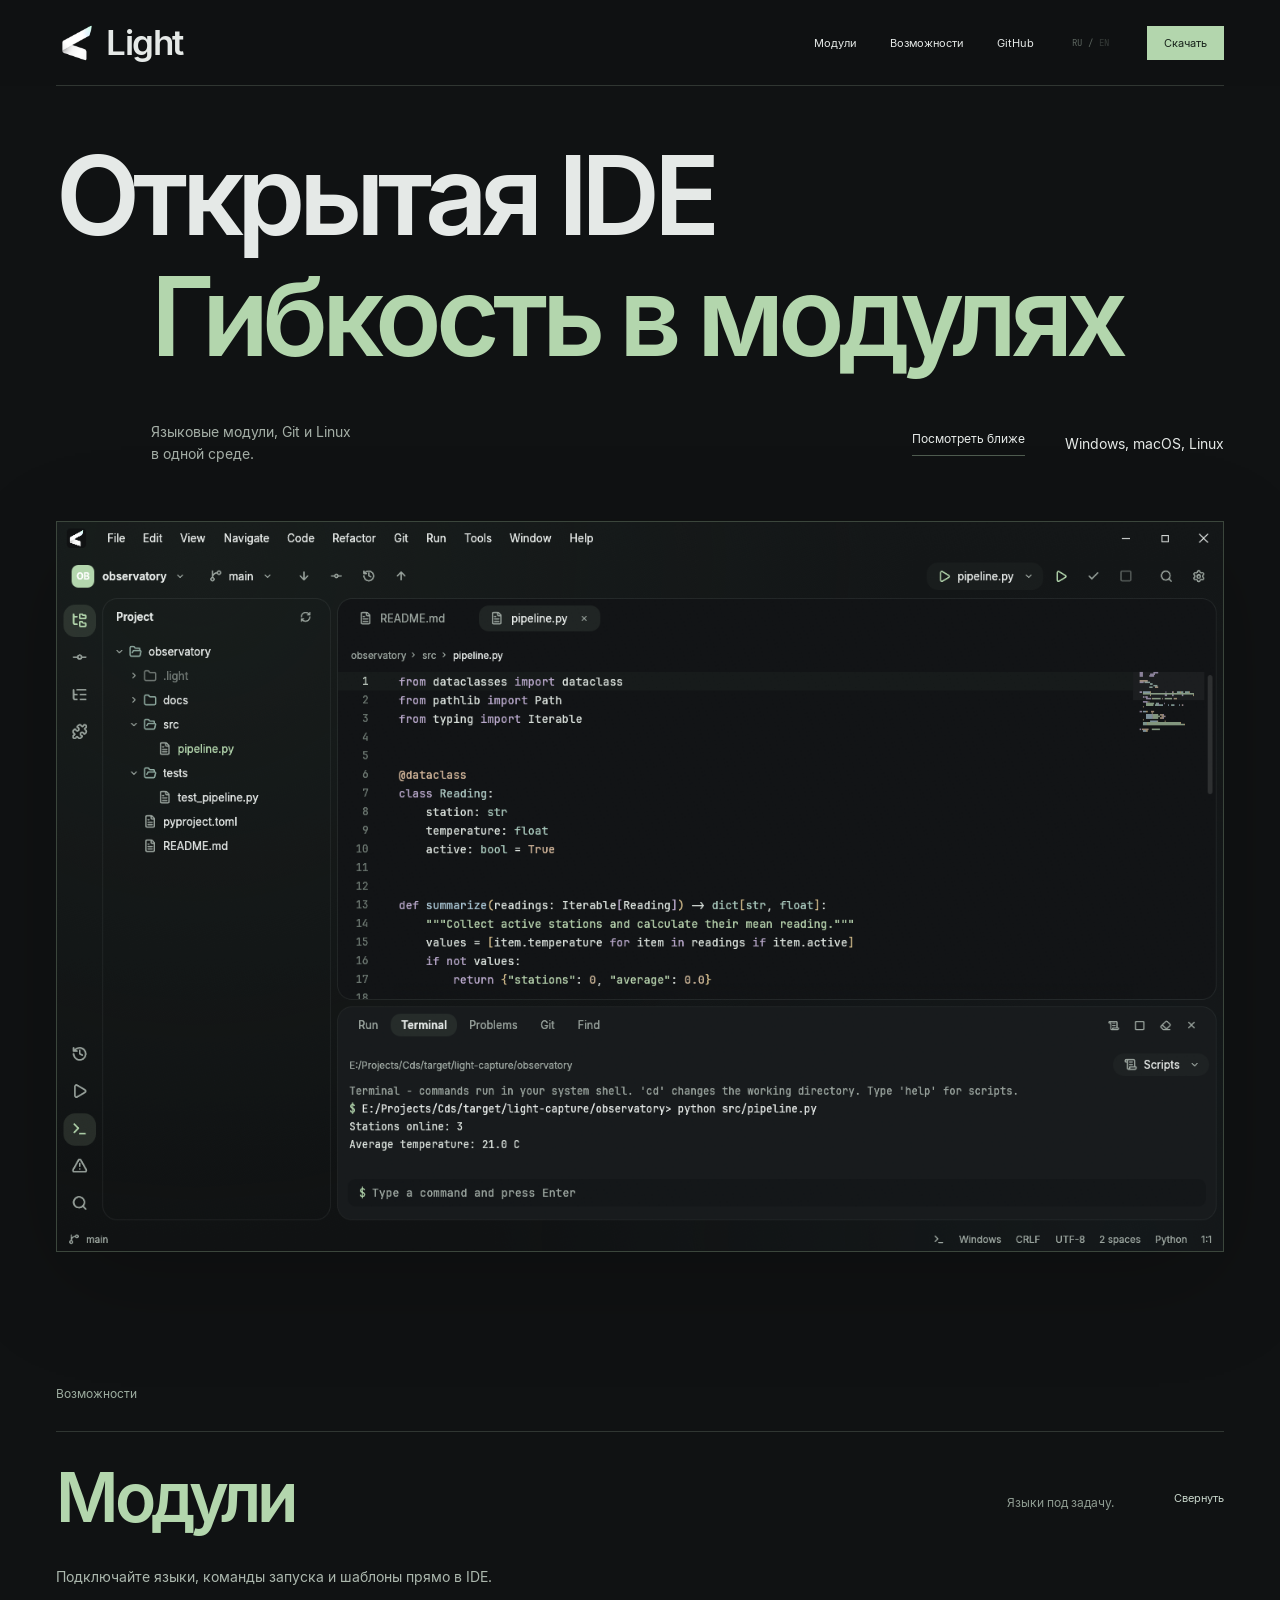
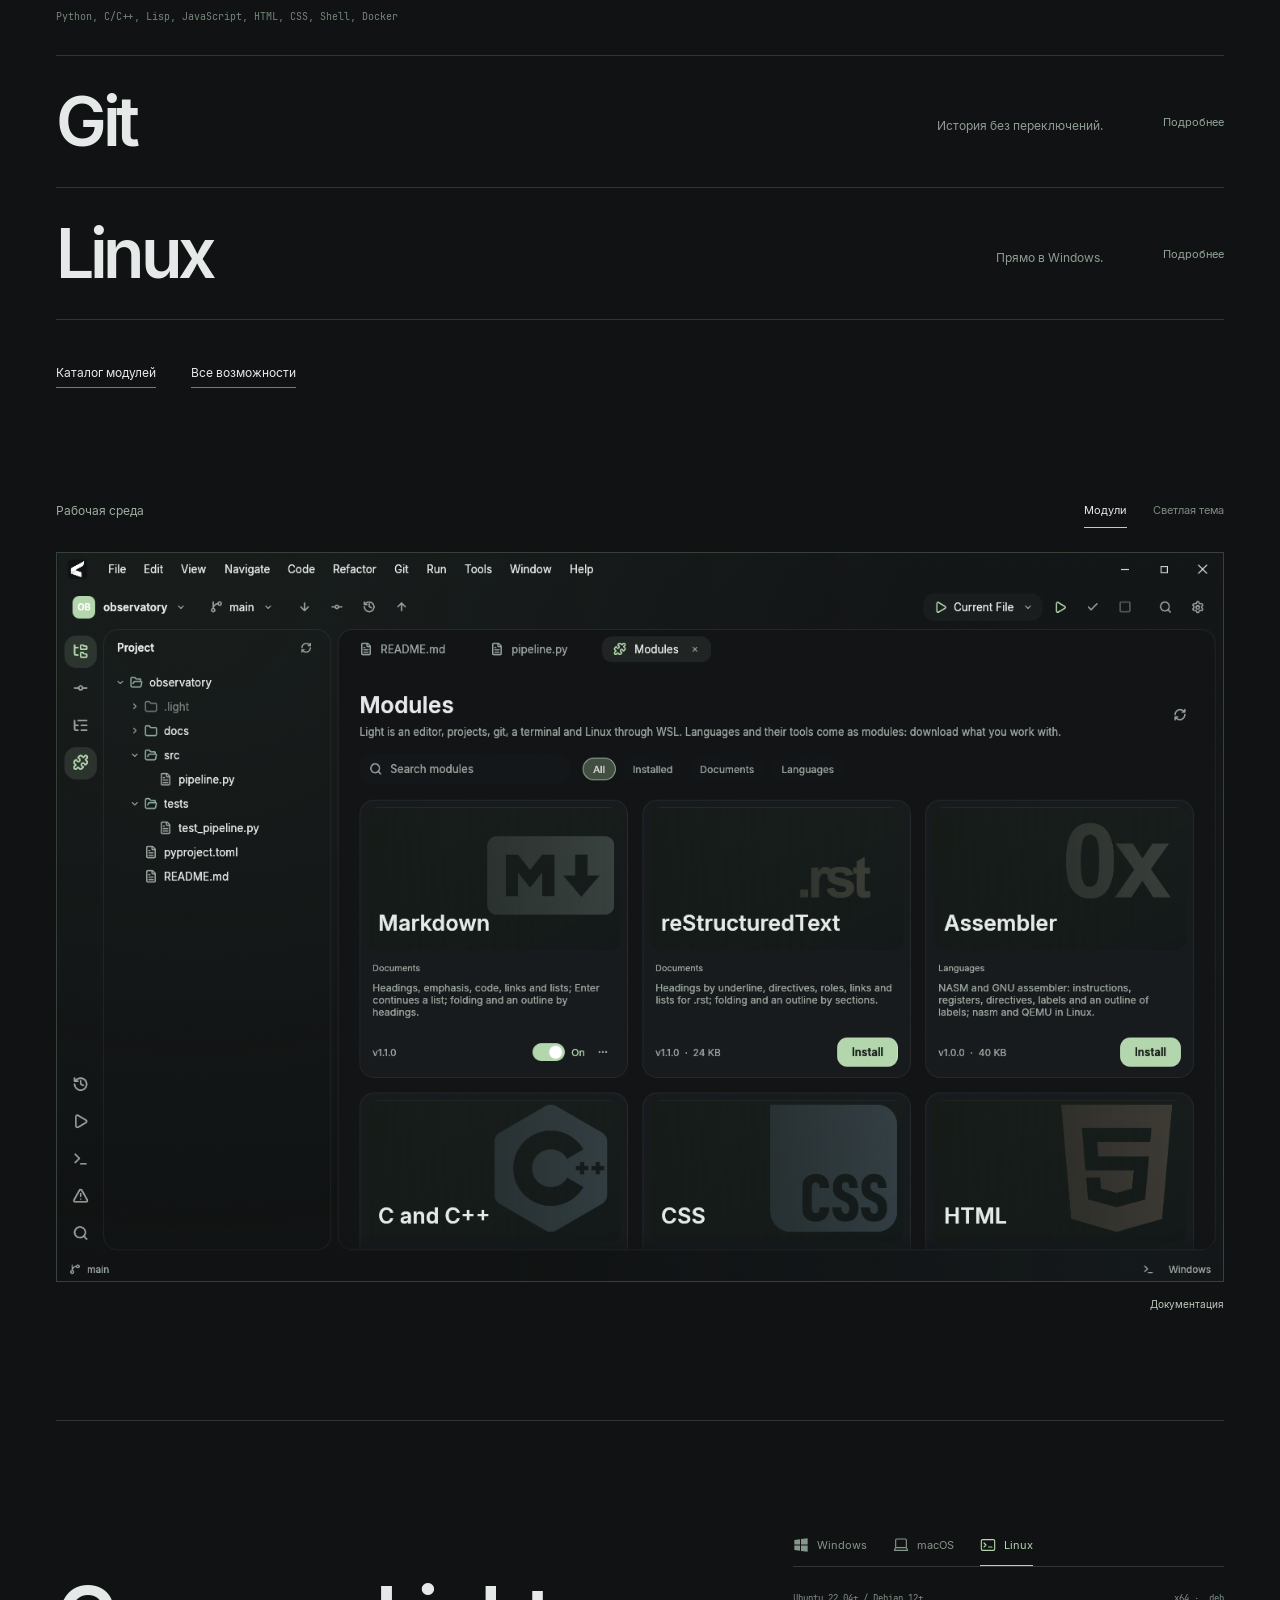
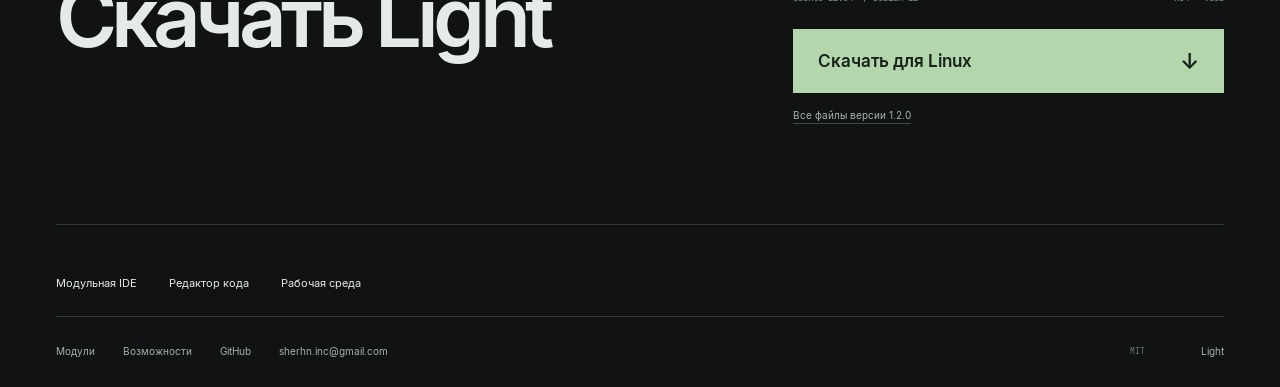
==== commit 5ecf37ab: "Refresh stable downloads and publish all 17 modules with vector marks" ====
--- a/index.html
+++ b/index.html
@@ -1,8 +1,8 @@
 <!doctype html>
 <html lang="ru" prefix="og: https://ogp.me/ns#">
-<head><meta charset="utf-8"><meta name="viewport" content="width=device-width,initial-scale=1"><meta name="theme-color" content="#101213"><title>Light — открытая модульная IDE для Windows, macOS и Linux</title><meta name="description" content="Открытая IDE на Rust: языковые модули, встроенный Git, терминал, локальная история и Linux через WSL. Соберите рабочую среду под свой проект."><meta name="robots" content="index,follow,max-image-preview:large"><link rel="canonical" href="https://getlight.sherhn.space/"><link rel="alternate" hreflang="ru" href="https://getlight.sherhn.space/"><link rel="alternate" hreflang="en" href="https://getlight.sherhn.space/en/"><link rel="alternate" hreflang="x-default" href="https://getlight.sherhn.space/en/"><meta property="og:site_name" content="Light"><meta property="og:type" content="website"><meta property="og:locale" content="ru_RU"><meta property="og:locale:alternate" content="en_US"><meta property="og:title" content="Light — открытая модульная IDE для Windows, macOS и Linux"><meta property="og:description" content="Открытая IDE на Rust: языковые модули, встроенный Git, терминал, локальная история и Linux через WSL. Соберите рабочую среду под свой проект."><meta property="og:url" content="https://getlight.sherhn.space/"><meta property="og:image" content="https://getlight.sherhn.space/assets/og-home-ru.png"><meta property="og:image:type" content="image/png"><meta property="og:image:width" content="1200"><meta property="og:image:height" content="630"><meta property="og:image:alt" content="Light — открытая модульная IDE для Windows, macOS и Linux"><meta name="twitter:card" content="summary_large_image"><meta name="twitter:title" content="Light — открытая модульная IDE для Windows, macOS и Linux"><meta name="twitter:description" content="Открытая IDE на Rust: языковые модули, встроенный Git, терминал, локальная история и Linux через WSL. Соберите рабочую среду под свой проект."><meta name="twitter:image" content="https://getlight.sherhn.space/assets/og-home-ru.png"><meta name="twitter:image:alt" content="Light — открытая модульная IDE для Windows, macOS и Linux"><link rel="icon" type="image/png" href="/assets/light.png"><link rel="stylesheet" href="/styles.css"><link rel="stylesheet" href="/pages.css"><link rel="stylesheet" href="/landings.css"><script type="application/ld+json">{"@context":"https://schema.org","@graph":[{"@type":"WebSite","@id":"https://getlight.sherhn.space/#website","name":"Light","url":"https://getlight.sherhn.space/","inLanguage":["ru","en"],"publisher":{"@type":"Organization","name":"Light","email":"sherhn.inc@gmail.com"}},{"@type":"WebPage","@id":"https://getlight.sherhn.space/#page","url":"https://getlight.sherhn.space/","name":"Light — открытая модульная IDE для Windows, macOS и Linux","description":"Открытая IDE на Rust: языковые модули, встроенный Git, терминал, локальная история и Linux через WSL. Соберите рабочую среду под свой проект.","inLanguage":"ru","isPartOf":{"@id":"https://getlight.sherhn.space/#website"}},{"@type":"SoftwareApplication","@id":"https://getlight.sherhn.space/#software","name":"Light","url":"https://getlight.sherhn.space/","applicationCategory":"DeveloperApplication","operatingSystem":"Windows 10, Windows 11, macOS 15, Linux","isAccessibleForFree":true,"license":"https://opensource.org/license/mit","featureList":["Language modules","Git","Terminal","Local snapshots","Linux through WSL"]}]}</script><script src="/app.js" defer></script></head>
+<head><meta charset="utf-8"><meta name="viewport" content="width=device-width,initial-scale=1"><meta name="theme-color" content="#101213"><title>Light — открытая модульная IDE для Windows, macOS и Linux</title><meta name="description" content="Открытая IDE на Rust: языковые модули, встроенный Git, терминал, локальная история и Linux через WSL. Соберите рабочую среду под свой проект."><meta name="robots" content="index,follow,max-image-preview:large"><link rel="canonical" href="https://getlight.sherhn.space/"><link rel="alternate" hreflang="ru" href="https://getlight.sherhn.space/"><link rel="alternate" hreflang="en" href="https://getlight.sherhn.space/en/"><link rel="alternate" hreflang="x-default" href="https://getlight.sherhn.space/en/"><meta property="og:site_name" content="Light"><meta property="og:type" content="website"><meta property="og:locale" content="ru_RU"><meta property="og:locale:alternate" content="en_US"><meta property="og:title" content="Light — открытая модульная IDE для Windows, macOS и Linux"><meta property="og:description" content="Открытая IDE на Rust: языковые модули, встроенный Git, терминал, локальная история и Linux через WSL. Соберите рабочую среду под свой проект."><meta property="og:url" content="https://getlight.sherhn.space/"><meta property="og:image" content="https://getlight.sherhn.space/assets/og-home-ru.png"><meta property="og:image:type" content="image/png"><meta property="og:image:width" content="1200"><meta property="og:image:height" content="630"><meta property="og:image:alt" content="Light — открытая модульная IDE для Windows, macOS и Linux"><meta name="twitter:card" content="summary_large_image"><meta name="twitter:title" content="Light — открытая модульная IDE для Windows, macOS и Linux"><meta name="twitter:description" content="Открытая IDE на Rust: языковые модули, встроенный Git, терминал, локальная история и Linux через WSL. Соберите рабочую среду под свой проект."><meta name="twitter:image" content="https://getlight.sherhn.space/assets/og-home-ru.png"><meta name="twitter:image:alt" content="Light — открытая модульная IDE для Windows, macOS и Linux"><link rel="icon" type="image/png" href="/assets/light.png"><link rel="stylesheet" href="/styles.css"><link rel="stylesheet" href="/pages.css"><link rel="stylesheet" href="/landings.css"><script type="application/ld+json">{"@context":"https://schema.org","@graph":[{"@type":"WebSite","@id":"https://getlight.sherhn.space/#website","name":"Light","url":"https://getlight.sherhn.space/","inLanguage":["ru","en"],"publisher":{"@type":"Organization","name":"Light","email":"sherhn.inc@gmail.com"}},{"@type":"WebPage","@id":"https://getlight.sherhn.space/#page","url":"https://getlight.sherhn.space/","name":"Light — открытая модульная IDE для Windows, macOS и Linux","description":"Открытая IDE на Rust: языковые модули, встроенный Git, терминал, локальная история и Linux через WSL. Соберите рабочую среду под свой проект.","inLanguage":"ru","isPartOf":{"@id":"https://getlight.sherhn.space/#website"}},{"@type":"SoftwareApplication","@id":"https://getlight.sherhn.space/#software","name":"Light","url":"https://getlight.sherhn.space/","applicationCategory":"DeveloperApplication","operatingSystem":"Windows 10, Windows 11, macOS 15, Linux","isAccessibleForFree":true,"license":"https://opensource.org/license/mit","featureList":["Language modules","Git","Terminal","Local snapshots","Linux through WSL"]}]}</script><script src="/app.js" defer></script><script defer src="https://stats.sherhn.space/script.js" data-website-id="4b2095de-6355-4950-8741-c8b2b0ecebef"></script></head>
 <body>
-<a class="skip" href="#main">К содержимому</a><header class="header"><div class="wrap header-inner"><a class="wordmark" href="/" aria-label="Light"><img class="brand-mark" src="/assets/light-128.png" width="42" height="42" alt=""><span>Light</span></a><nav aria-label="Навигация"><a href="/modules/" >Модули</a><a href="/features/" >Возможности</a><a href="https://github.com/sherhn/Light">GitHub</a></nav><div class="language" role="group" aria-label="Язык"><a href="/" lang="ru" hreflang="ru" aria-current="true">RU</a><span>/</span><a href="/en/" lang="en" hreflang="en" >EN</a></div><a class="header-start" href="/#download">Скачать</a></div></header><div class="mobile-nav wrap"><a href="/modules/" >Модули</a><a href="/features/" >Возможности</a></div>
+<a class="skip" href="#main">К содержимому</a><header class="header"><div class="wrap header-inner"><a class="wordmark" href="/" aria-label="Light"><img class="brand-mark" src="/assets/light-128.png" width="42" height="42" alt=""><span>Light</span></a><nav aria-label="Навигация"><a href="/modules/" >Модули</a><a href="/features/" >Возможности</a><a data-umami-event="github" href="https://github.com/sherhn/Light">GitHub</a></nav><div class="language" role="group" aria-label="Язык"><a data-umami-event="language-switch" href="/" lang="ru" hreflang="ru" aria-current="true">RU</a><span>/</span><a data-umami-event="language-switch" href="/en/" lang="en" hreflang="en" >EN</a></div><a data-umami-event="download-section" class="header-start" href="/#download">Скачать</a></div></header><div class="mobile-nav wrap"><a href="/modules/" >Модули</a><a href="/features/" >Возможности</a></div>
 <main id="main">
 <section class="hero wrap">
 
@@ -18,8 +18,8 @@
 </div><div class="home-page-links"><a class="text-link" href="/modules/">Каталог модулей</a><a class="text-link" href="/features/">Все возможности</a></div></section>
 <section class="workbench wrap"><div class="workbench-heading reveal"><span class="eyebrow" data-i18n="workbenchLabel">Рабочая среда</span><div class="view-tabs" role="tablist" aria-label="Скриншоты IDE"><button type="button" id="view-modules" data-view="modules" role="tab" aria-selected="true" aria-controls="view-panel" data-i18n="modulesTab">Модули</button><button type="button" id="view-light" data-view="light" role="tab" aria-selected="false" aria-controls="view-panel" tabindex="-1" data-i18n="lightTab">Светлая тема</button></div></div>
 <div class="view-stage reveal" id="view-panel" role="tabpanel" aria-labelledby="view-modules"><img class="active" data-screen="modules" src="/assets/light-studio-modules.png" width="1440" height="900" alt="Каталог языковых модулей Light" data-alt="modulesAlt" loading="lazy"><img data-screen="light" src="/assets/light-studio-light.png" width="1440" height="900" alt="Светлая тема Light" data-alt="lightAlt" loading="lazy" aria-hidden="true"></div>
-<div class="workbench-foot"><a href="https://github.com/sherhn/Light#readme"><span data-i18n="documentation">Документация</span></a></div></section>
-<section class="download wrap" id="download"><div class="download-main"><h2 class="reveal" data-i18n="downloadTitle">Скачать Light</h2><div class="download-controls reveal"><div class="platform-tabs" role="tablist" aria-label="Платформа"><button type="button" role="tab" id="tab-windows" aria-controls="platform-details" aria-selected="true" data-platform="windows"><svg class="platform-icon" viewBox="0 0 24 24" aria-hidden="true"><use href="/assets/platforms.svg#windows"></use></svg><span>Windows</span></button><button type="button" role="tab" id="tab-macos" aria-controls="platform-details" aria-selected="false" tabindex="-1" data-platform="macos"><svg class="platform-icon" viewBox="0 0 24 24" aria-hidden="true"><use href="/assets/platforms.svg#macos"></use></svg><span>macOS</span></button><button type="button" role="tab" id="tab-linux" aria-controls="platform-details" aria-selected="false" tabindex="-1" data-platform="linux"><svg class="platform-icon" viewBox="0 0 24 24" aria-hidden="true"><use href="/assets/platforms.svg#linux"></use></svg><span>Linux</span></button></div><div id="platform-details" role="tabpanel" aria-labelledby="tab-windows"><div class="system-row"><span id="platform-name">Windows 10 / 11</span><span id="platform-format">x64 · .exe</span></div><label class="architecture" id="architecture-label" hidden><span data-i18n="architecture">Процессор</span><select id="architecture"><option value="arm64">Apple Silicon</option><option value="x64">Intel</option></select></label><a class="download-button" href="https://github.com/sherhn/Light/releases/download/v1.0.0/Light-1.0.0-windows-x64-Setup.exe"><span id="download-button-text">Скачать для Windows</span><span aria-hidden="true">↓</span></a><p id="download-status"><a href="https://github.com/sherhn/Light/releases/tag/v1.0.0" data-i18n="releaseFiles">Все файлы версии 1.0.0</a></p></div></div></div></section>
+<div class="workbench-foot"><a data-umami-event="github" href="https://github.com/sherhn/Light#readme"><span data-i18n="documentation">Документация</span></a></div></section>
+<section class="download wrap" id="download"><div class="download-main"><h2 class="reveal" data-i18n="downloadTitle">Скачать Light</h2><div class="download-controls reveal"><div class="platform-tabs" role="tablist" aria-label="Платформа"><button data-umami-event="platform-select" data-umami-event-platform="windows" type="button" role="tab" id="tab-windows" aria-controls="platform-details" aria-selected="true" data-platform="windows"><svg class="platform-icon" viewBox="0 0 24 24" aria-hidden="true"><use href="/assets/platforms.svg#windows"></use></svg><span>Windows</span></button><button data-umami-event="platform-select" data-umami-event-platform="macos" type="button" role="tab" id="tab-macos" aria-controls="platform-details" aria-selected="false" tabindex="-1" data-platform="macos"><svg class="platform-icon" viewBox="0 0 24 24" aria-hidden="true"><use href="/assets/platforms.svg#macos"></use></svg><span>macOS</span></button><button data-umami-event="platform-select" data-umami-event-platform="linux" type="button" role="tab" id="tab-linux" aria-controls="platform-details" aria-selected="false" tabindex="-1" data-platform="linux"><svg class="platform-icon" viewBox="0 0 24 24" aria-hidden="true"><use href="/assets/platforms.svg#linux"></use></svg><span>Linux</span></button></div><div id="platform-details" role="tabpanel" aria-labelledby="tab-windows"><div class="system-row"><span id="platform-name">Windows 10 / 11</span><span id="platform-format">x64 · .exe</span></div><label class="architecture" id="architecture-label" hidden><span data-i18n="architecture">Процессор</span><select id="architecture"><option value="arm64">Apple Silicon</option><option value="x64">Intel</option></select></label><a data-umami-event="download" class="download-button" href="https://github.com/sherhn/Light/releases/download/v1.2.0/Light-1.2.0-windows-x64-Setup.exe"><span id="download-button-text">Скачать для Windows</span><span aria-hidden="true">↓</span></a><p id="download-status"><a data-umami-event="release-files" href="https://github.com/sherhn/Light/releases/tag/v1.2.0" data-i18n="releaseFiles">Все файлы версии 1.2.0</a></p></div></div></div></section>
 </main>
-<footer class="footer wrap"><div class="landing-links" aria-label="Подробнее о Light"><a href="/modular/">Модульная IDE</a><a href="/editor/">Редактор кода</a><a href="/workspace/">Рабочая среда</a></div><div class="footer-top"><a href="/modules/">Модули</a><a href="/features/">Возможности</a><a href="https://github.com/sherhn/Light">GitHub</a><a class="contact" href="mailto:sherhn.inc@gmail.com">sherhn.inc@gmail.com</a><span>MIT</span><a href="/">Light</a></div></footer>
+<footer class="footer wrap"><div class="landing-links" aria-label="Подробнее о Light"><a href="/modular/">Модульная IDE</a><a href="/editor/">Редактор кода</a><a href="/workspace/">Рабочая среда</a></div><div class="footer-top"><a href="/modules/">Модули</a><a href="/features/">Возможности</a><a data-umami-event="github" href="https://github.com/sherhn/Light">GitHub</a><a data-umami-event="contact" class="contact" href="mailto:sherhn.inc@gmail.com">sherhn.inc@gmail.com</a><span>MIT</span><a href="/">Light</a></div></footer>
 </body></html>
--- a/pages.css
+++ b/pages.css
@@ -21,3 +21,6 @@
 .style-editorial .module-card details[open]{border-top:1px solid #4b5e4b;padding-top:22px}
 .style-editorial .module-card details ul{color:#c4cfc7}
 @media(max-width:760px){.style-editorial .module-card{min-height:320px}.style-editorial .module-card h2{font-size:38px}.style-editorial .module-body{padding:25px}.style-editorial .module-card p{min-height:0;max-width:95%}.style-editorial .module-card#restructuredtext h2{font-size:31px}}
+
+/* Vector marks shared with the IDE. */
+.style-editorial .module-art.native-mark{display:flex;align-items:flex-start;justify-content:flex-end;padding:68px 24px;pointer-events:none}.style-editorial .module-art.native-mark img{width:110px;height:110px;object-fit:contain;filter:brightness(0) invert(1);opacity:.25}.module-install{display:inline-block;margin-top:27px;font-size:12px}
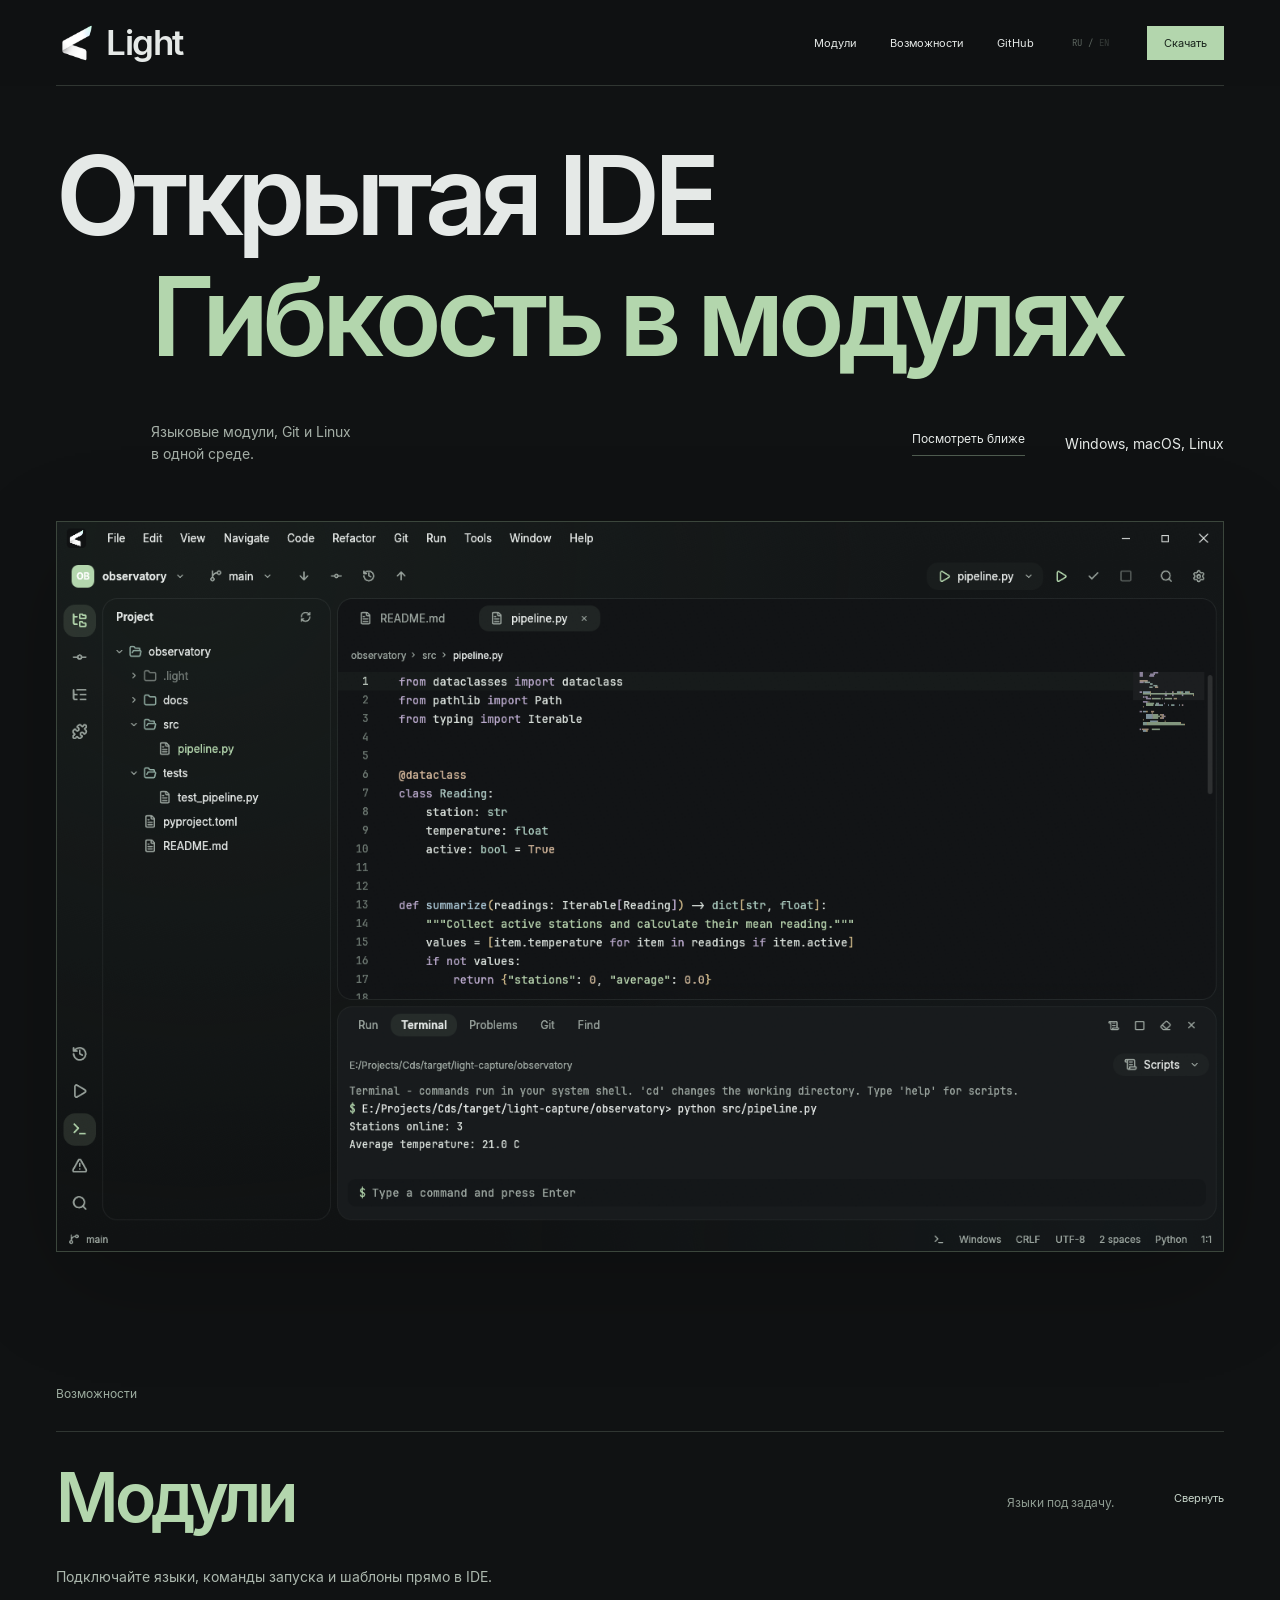
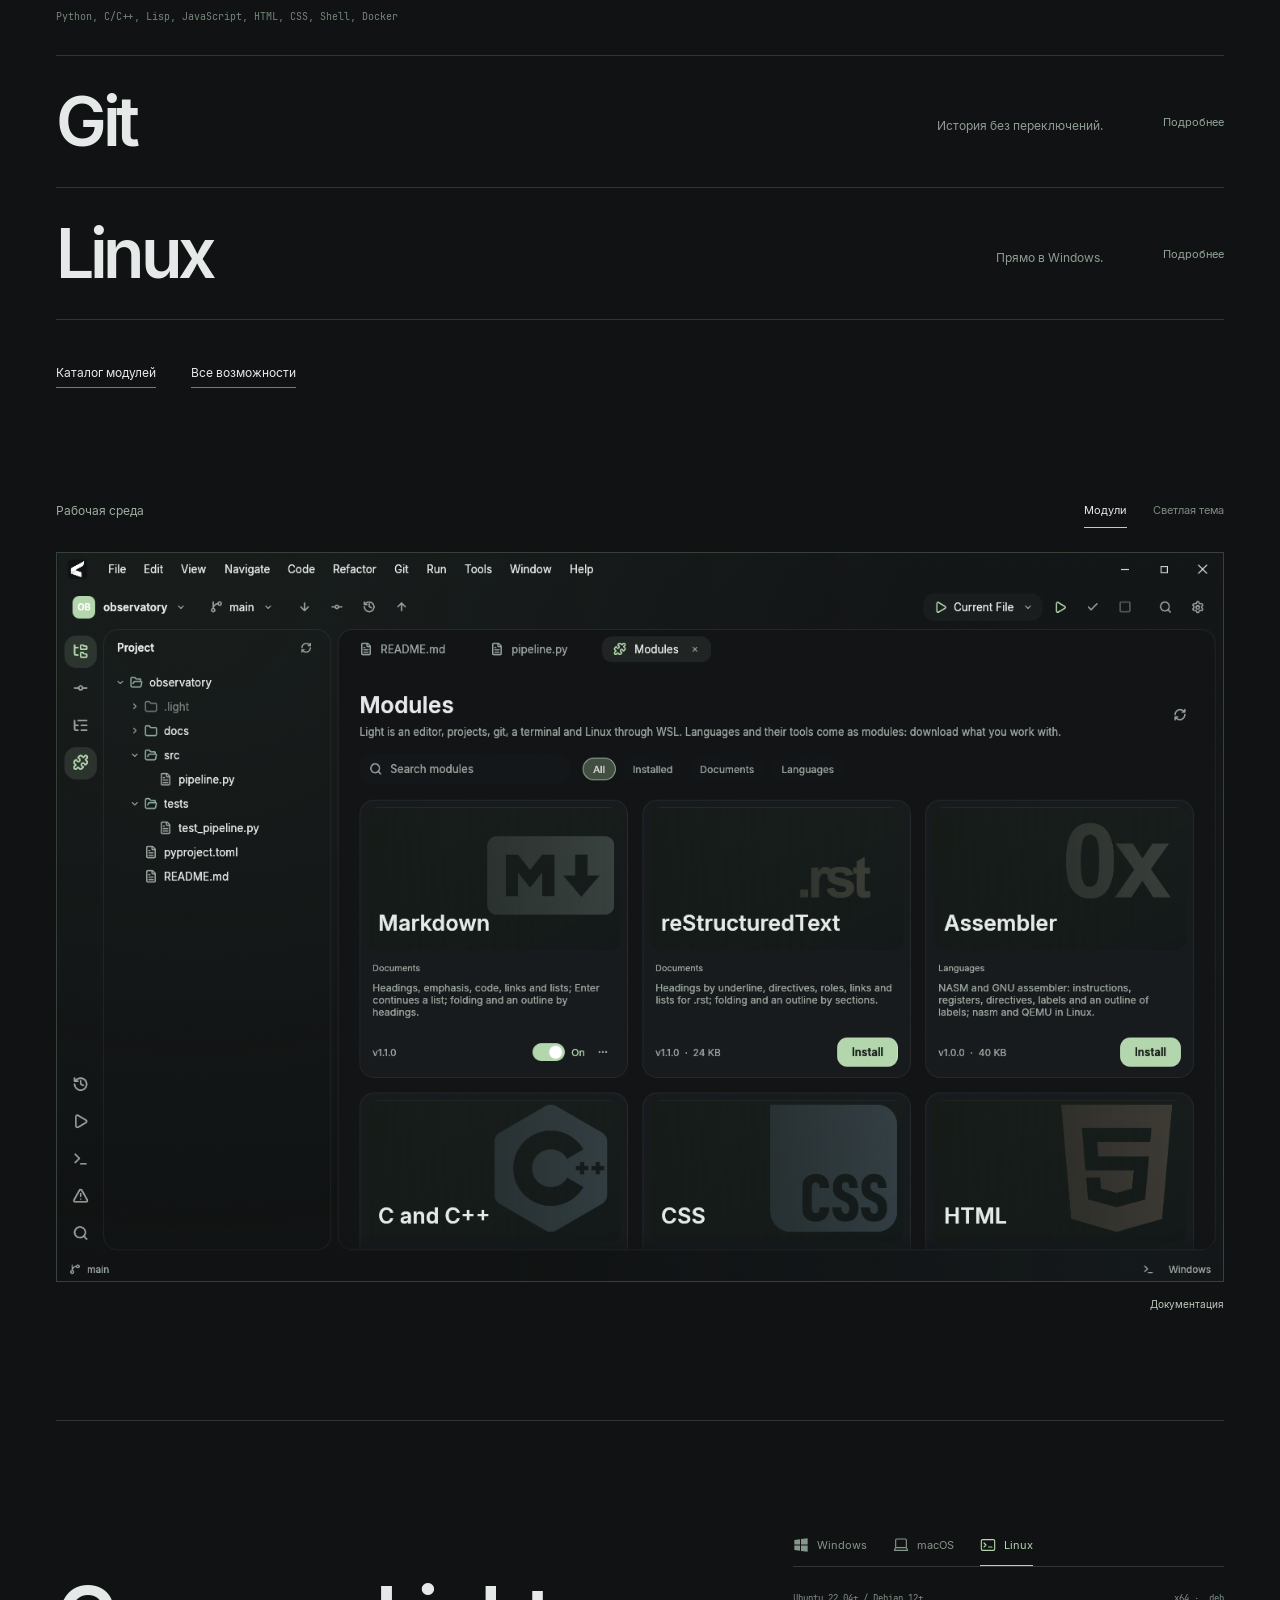
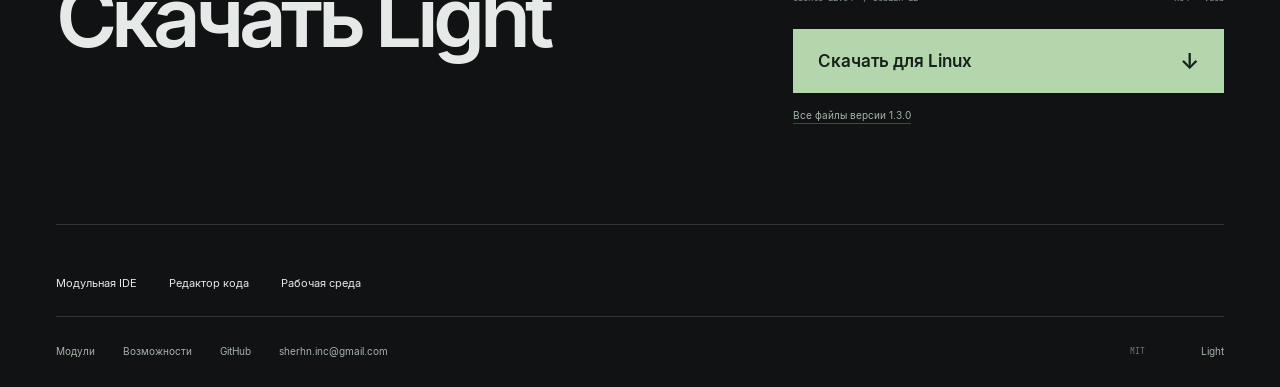
==== commit 9168aeb4: "Point static download fallback to published Light 1.3.0" ====
--- a/index.html
+++ b/index.html
@@ -19,7 +19,7 @@
 <section class="workbench wrap"><div class="workbench-heading reveal"><span class="eyebrow" data-i18n="workbenchLabel">Рабочая среда</span><div class="view-tabs" role="tablist" aria-label="Скриншоты IDE"><button type="button" id="view-modules" data-view="modules" role="tab" aria-selected="true" aria-controls="view-panel" data-i18n="modulesTab">Модули</button><button type="button" id="view-light" data-view="light" role="tab" aria-selected="false" aria-controls="view-panel" tabindex="-1" data-i18n="lightTab">Светлая тема</button></div></div>
 <div class="view-stage reveal" id="view-panel" role="tabpanel" aria-labelledby="view-modules"><img class="active" data-screen="modules" src="/assets/light-studio-modules.png" width="1440" height="900" alt="Каталог языковых модулей Light" data-alt="modulesAlt" loading="lazy"><img data-screen="light" src="/assets/light-studio-light.png" width="1440" height="900" alt="Светлая тема Light" data-alt="lightAlt" loading="lazy" aria-hidden="true"></div>
 <div class="workbench-foot"><a data-umami-event="github" href="https://github.com/sherhn/Light#readme"><span data-i18n="documentation">Документация</span></a></div></section>
-<section class="download wrap" id="download"><div class="download-main"><h2 class="reveal" data-i18n="downloadTitle">Скачать Light</h2><div class="download-controls reveal"><div class="platform-tabs" role="tablist" aria-label="Платформа"><button data-umami-event="platform-select" data-umami-event-platform="windows" type="button" role="tab" id="tab-windows" aria-controls="platform-details" aria-selected="true" data-platform="windows"><svg class="platform-icon" viewBox="0 0 24 24" aria-hidden="true"><use href="/assets/platforms.svg#windows"></use></svg><span>Windows</span></button><button data-umami-event="platform-select" data-umami-event-platform="macos" type="button" role="tab" id="tab-macos" aria-controls="platform-details" aria-selected="false" tabindex="-1" data-platform="macos"><svg class="platform-icon" viewBox="0 0 24 24" aria-hidden="true"><use href="/assets/platforms.svg#macos"></use></svg><span>macOS</span></button><button data-umami-event="platform-select" data-umami-event-platform="linux" type="button" role="tab" id="tab-linux" aria-controls="platform-details" aria-selected="false" tabindex="-1" data-platform="linux"><svg class="platform-icon" viewBox="0 0 24 24" aria-hidden="true"><use href="/assets/platforms.svg#linux"></use></svg><span>Linux</span></button></div><div id="platform-details" role="tabpanel" aria-labelledby="tab-windows"><div class="system-row"><span id="platform-name">Windows 10 / 11</span><span id="platform-format">x64 · .exe</span></div><label class="architecture" id="architecture-label" hidden><span data-i18n="architecture">Процессор</span><select id="architecture"><option value="arm64">Apple Silicon</option><option value="x64">Intel</option></select></label><a data-umami-event="download" class="download-button" href="https://github.com/sherhn/Light/releases/download/v1.2.0/Light-1.2.0-windows-x64-Setup.exe"><span id="download-button-text">Скачать для Windows</span><span aria-hidden="true">↓</span></a><p id="download-status"><a data-umami-event="release-files" href="https://github.com/sherhn/Light/releases/tag/v1.2.0" data-i18n="releaseFiles">Все файлы версии 1.2.0</a></p></div></div></div></section>
+<section class="download wrap" id="download"><div class="download-main"><h2 class="reveal" data-i18n="downloadTitle">Скачать Light</h2><div class="download-controls reveal"><div class="platform-tabs" role="tablist" aria-label="Платформа"><button data-umami-event="platform-select" data-umami-event-platform="windows" type="button" role="tab" id="tab-windows" aria-controls="platform-details" aria-selected="true" data-platform="windows"><svg class="platform-icon" viewBox="0 0 24 24" aria-hidden="true"><use href="/assets/platforms.svg#windows"></use></svg><span>Windows</span></button><button data-umami-event="platform-select" data-umami-event-platform="macos" type="button" role="tab" id="tab-macos" aria-controls="platform-details" aria-selected="false" tabindex="-1" data-platform="macos"><svg class="platform-icon" viewBox="0 0 24 24" aria-hidden="true"><use href="/assets/platforms.svg#macos"></use></svg><span>macOS</span></button><button data-umami-event="platform-select" data-umami-event-platform="linux" type="button" role="tab" id="tab-linux" aria-controls="platform-details" aria-selected="false" tabindex="-1" data-platform="linux"><svg class="platform-icon" viewBox="0 0 24 24" aria-hidden="true"><use href="/assets/platforms.svg#linux"></use></svg><span>Linux</span></button></div><div id="platform-details" role="tabpanel" aria-labelledby="tab-windows"><div class="system-row"><span id="platform-name">Windows 10 / 11</span><span id="platform-format">x64 · .exe</span></div><label class="architecture" id="architecture-label" hidden><span data-i18n="architecture">Процессор</span><select id="architecture"><option value="arm64">Apple Silicon</option><option value="x64">Intel</option></select></label><a data-umami-event="download" class="download-button" href="https://github.com/sherhn/Light/releases/download/v1.3.0/Light-1.3.0-windows-x64-Setup.exe"><span id="download-button-text">Скачать для Windows</span><span aria-hidden="true">↓</span></a><p id="download-status"><a data-umami-event="release-files" href="https://github.com/sherhn/Light/releases/tag/v1.3.0" data-i18n="releaseFiles">Все файлы версии 1.3.0</a></p></div></div></div></section>
 </main>
 <footer class="footer wrap"><div class="landing-links" aria-label="Подробнее о Light"><a href="/modular/">Модульная IDE</a><a href="/editor/">Редактор кода</a><a href="/workspace/">Рабочая среда</a></div><div class="footer-top"><a href="/modules/">Модули</a><a href="/features/">Возможности</a><a data-umami-event="github" href="https://github.com/sherhn/Light">GitHub</a><a data-umami-event="contact" class="contact" href="mailto:sherhn.inc@gmail.com">sherhn.inc@gmail.com</a><span>MIT</span><a href="/">Light</a></div></footer>
 </body></html>
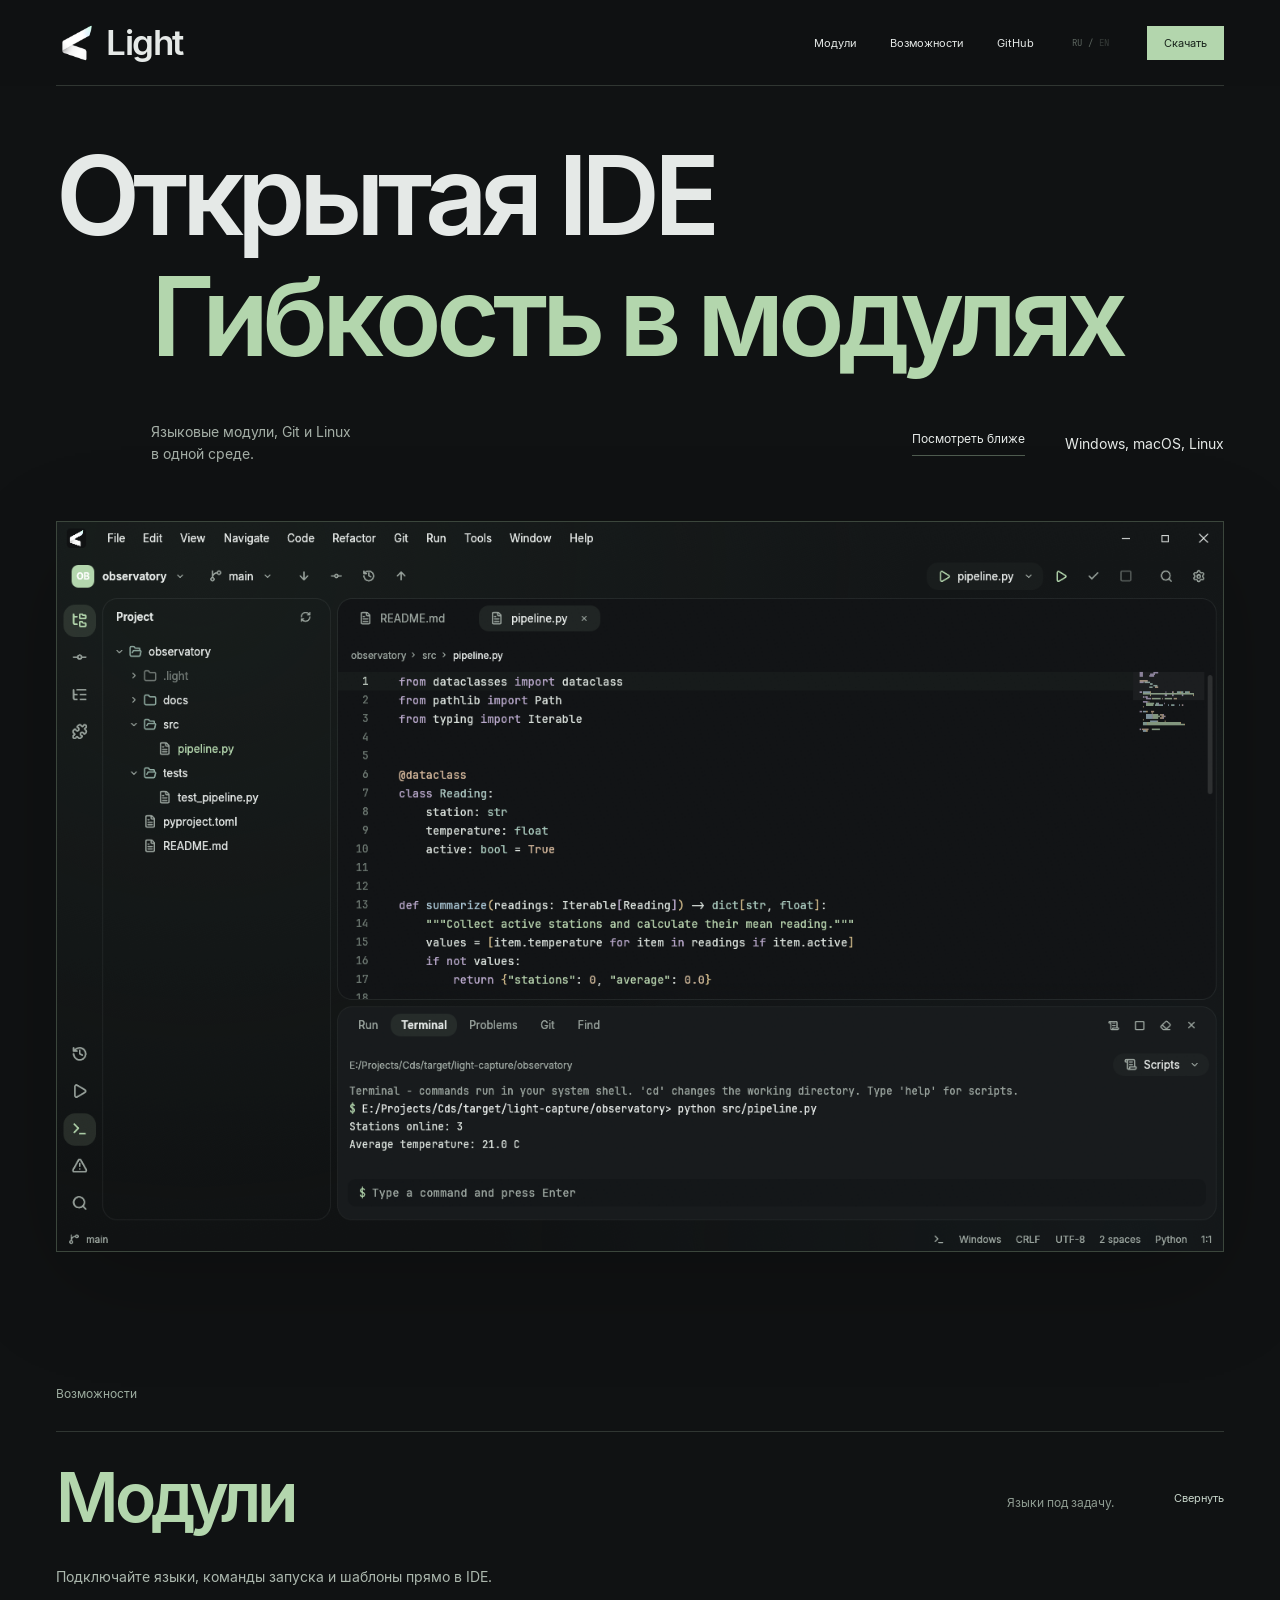
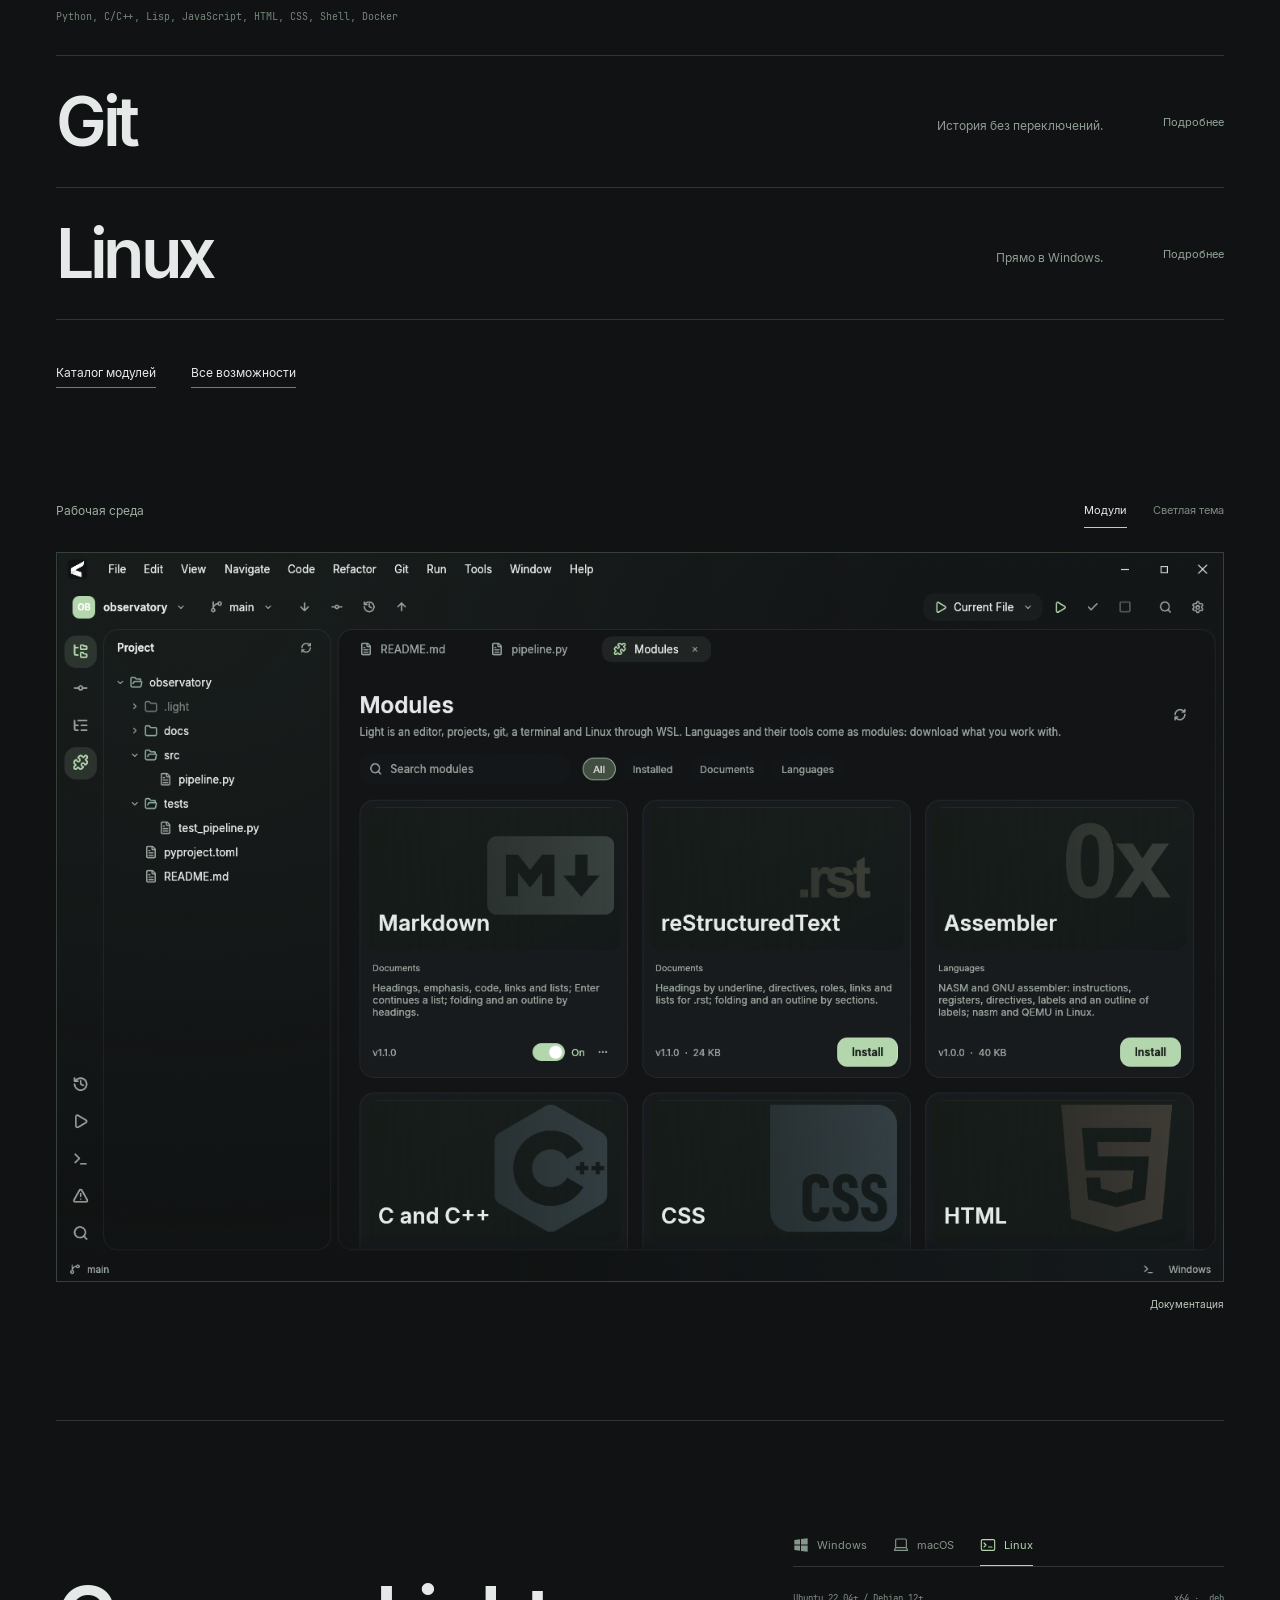
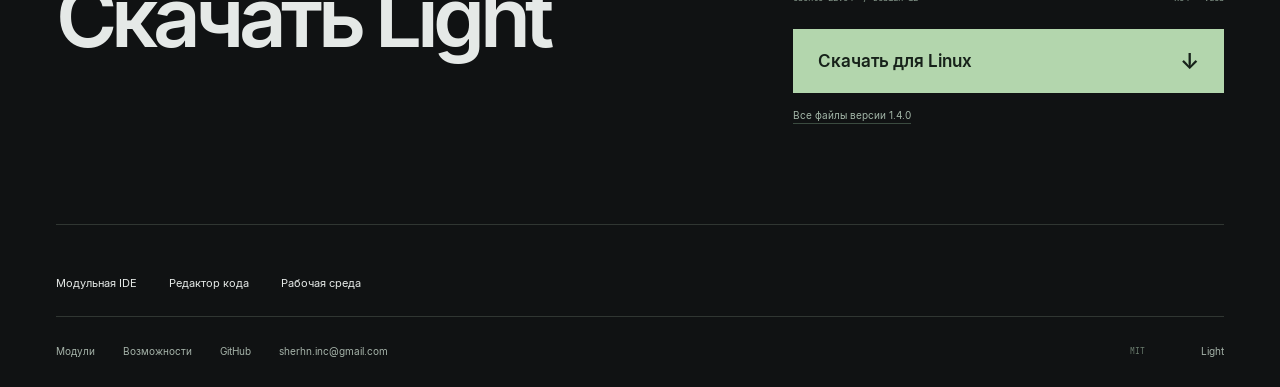
==== commit ae8cb96e: "Point stable downloads to the verified Light 1.4.0 release" ====
--- a/index.html
+++ b/index.html
@@ -19,7 +19,7 @@
 <section class="workbench wrap"><div class="workbench-heading reveal"><span class="eyebrow" data-i18n="workbenchLabel">Рабочая среда</span><div class="view-tabs" role="tablist" aria-label="Скриншоты IDE"><button type="button" id="view-modules" data-view="modules" role="tab" aria-selected="true" aria-controls="view-panel" data-i18n="modulesTab">Модули</button><button type="button" id="view-light" data-view="light" role="tab" aria-selected="false" aria-controls="view-panel" tabindex="-1" data-i18n="lightTab">Светлая тема</button></div></div>
 <div class="view-stage reveal" id="view-panel" role="tabpanel" aria-labelledby="view-modules"><img class="active" data-screen="modules" src="/assets/light-studio-modules.png" width="1440" height="900" alt="Каталог языковых модулей Light" data-alt="modulesAlt" loading="lazy"><img data-screen="light" src="/assets/light-studio-light.png" width="1440" height="900" alt="Светлая тема Light" data-alt="lightAlt" loading="lazy" aria-hidden="true"></div>
 <div class="workbench-foot"><a data-umami-event="github" href="https://github.com/sherhn/Light#readme"><span data-i18n="documentation">Документация</span></a></div></section>
-<section class="download wrap" id="download"><div class="download-main"><h2 class="reveal" data-i18n="downloadTitle">Скачать Light</h2><div class="download-controls reveal"><div class="platform-tabs" role="tablist" aria-label="Платформа"><button data-umami-event="platform-select" data-umami-event-platform="windows" type="button" role="tab" id="tab-windows" aria-controls="platform-details" aria-selected="true" data-platform="windows"><svg class="platform-icon" viewBox="0 0 24 24" aria-hidden="true"><use href="/assets/platforms.svg#windows"></use></svg><span>Windows</span></button><button data-umami-event="platform-select" data-umami-event-platform="macos" type="button" role="tab" id="tab-macos" aria-controls="platform-details" aria-selected="false" tabindex="-1" data-platform="macos"><svg class="platform-icon" viewBox="0 0 24 24" aria-hidden="true"><use href="/assets/platforms.svg#macos"></use></svg><span>macOS</span></button><button data-umami-event="platform-select" data-umami-event-platform="linux" type="button" role="tab" id="tab-linux" aria-controls="platform-details" aria-selected="false" tabindex="-1" data-platform="linux"><svg class="platform-icon" viewBox="0 0 24 24" aria-hidden="true"><use href="/assets/platforms.svg#linux"></use></svg><span>Linux</span></button></div><div id="platform-details" role="tabpanel" aria-labelledby="tab-windows"><div class="system-row"><span id="platform-name">Windows 10 / 11</span><span id="platform-format">x64 · .exe</span></div><label class="architecture" id="architecture-label" hidden><span data-i18n="architecture">Процессор</span><select id="architecture"><option value="arm64">Apple Silicon</option><option value="x64">Intel</option></select></label><a data-umami-event="download" class="download-button" href="https://github.com/sherhn/Light/releases/download/v1.3.0/Light-1.3.0-windows-x64-Setup.exe"><span id="download-button-text">Скачать для Windows</span><span aria-hidden="true">↓</span></a><p id="download-status"><a data-umami-event="release-files" href="https://github.com/sherhn/Light/releases/tag/v1.3.0" data-i18n="releaseFiles">Все файлы версии 1.3.0</a></p></div></div></div></section>
+<section class="download wrap" id="download"><div class="download-main"><h2 class="reveal" data-i18n="downloadTitle">Скачать Light</h2><div class="download-controls reveal"><div class="platform-tabs" role="tablist" aria-label="Платформа"><button data-umami-event="platform-select" data-umami-event-platform="windows" type="button" role="tab" id="tab-windows" aria-controls="platform-details" aria-selected="true" data-platform="windows"><svg class="platform-icon" viewBox="0 0 24 24" aria-hidden="true"><use href="/assets/platforms.svg#windows"></use></svg><span>Windows</span></button><button data-umami-event="platform-select" data-umami-event-platform="macos" type="button" role="tab" id="tab-macos" aria-controls="platform-details" aria-selected="false" tabindex="-1" data-platform="macos"><svg class="platform-icon" viewBox="0 0 24 24" aria-hidden="true"><use href="/assets/platforms.svg#macos"></use></svg><span>macOS</span></button><button data-umami-event="platform-select" data-umami-event-platform="linux" type="button" role="tab" id="tab-linux" aria-controls="platform-details" aria-selected="false" tabindex="-1" data-platform="linux"><svg class="platform-icon" viewBox="0 0 24 24" aria-hidden="true"><use href="/assets/platforms.svg#linux"></use></svg><span>Linux</span></button></div><div id="platform-details" role="tabpanel" aria-labelledby="tab-windows"><div class="system-row"><span id="platform-name">Windows 10 / 11</span><span id="platform-format">x64 · .exe</span></div><label class="architecture" id="architecture-label" hidden><span data-i18n="architecture">Процессор</span><select id="architecture"><option value="arm64">Apple Silicon</option><option value="x64">Intel</option></select></label><a data-umami-event="download" class="download-button" href="https://github.com/sherhn/Light/releases/download/v1.4.0/Light-1.4.0-windows-x64-Setup.exe"><span id="download-button-text">Скачать для Windows</span><span aria-hidden="true">↓</span></a><p id="download-status"><a data-umami-event="release-files" href="https://github.com/sherhn/Light/releases/tag/v1.4.0" data-i18n="releaseFiles">Все файлы версии 1.4.0</a></p></div></div></div></section>
 </main>
 <footer class="footer wrap"><div class="landing-links" aria-label="Подробнее о Light"><a href="/modular/">Модульная IDE</a><a href="/editor/">Редактор кода</a><a href="/workspace/">Рабочая среда</a></div><div class="footer-top"><a href="/modules/">Модули</a><a href="/features/">Возможности</a><a data-umami-event="github" href="https://github.com/sherhn/Light">GitHub</a><a data-umami-event="contact" class="contact" href="mailto:sherhn.inc@gmail.com">sherhn.inc@gmail.com</a><span>MIT</span><a href="/">Light</a></div></footer>
 </body></html>
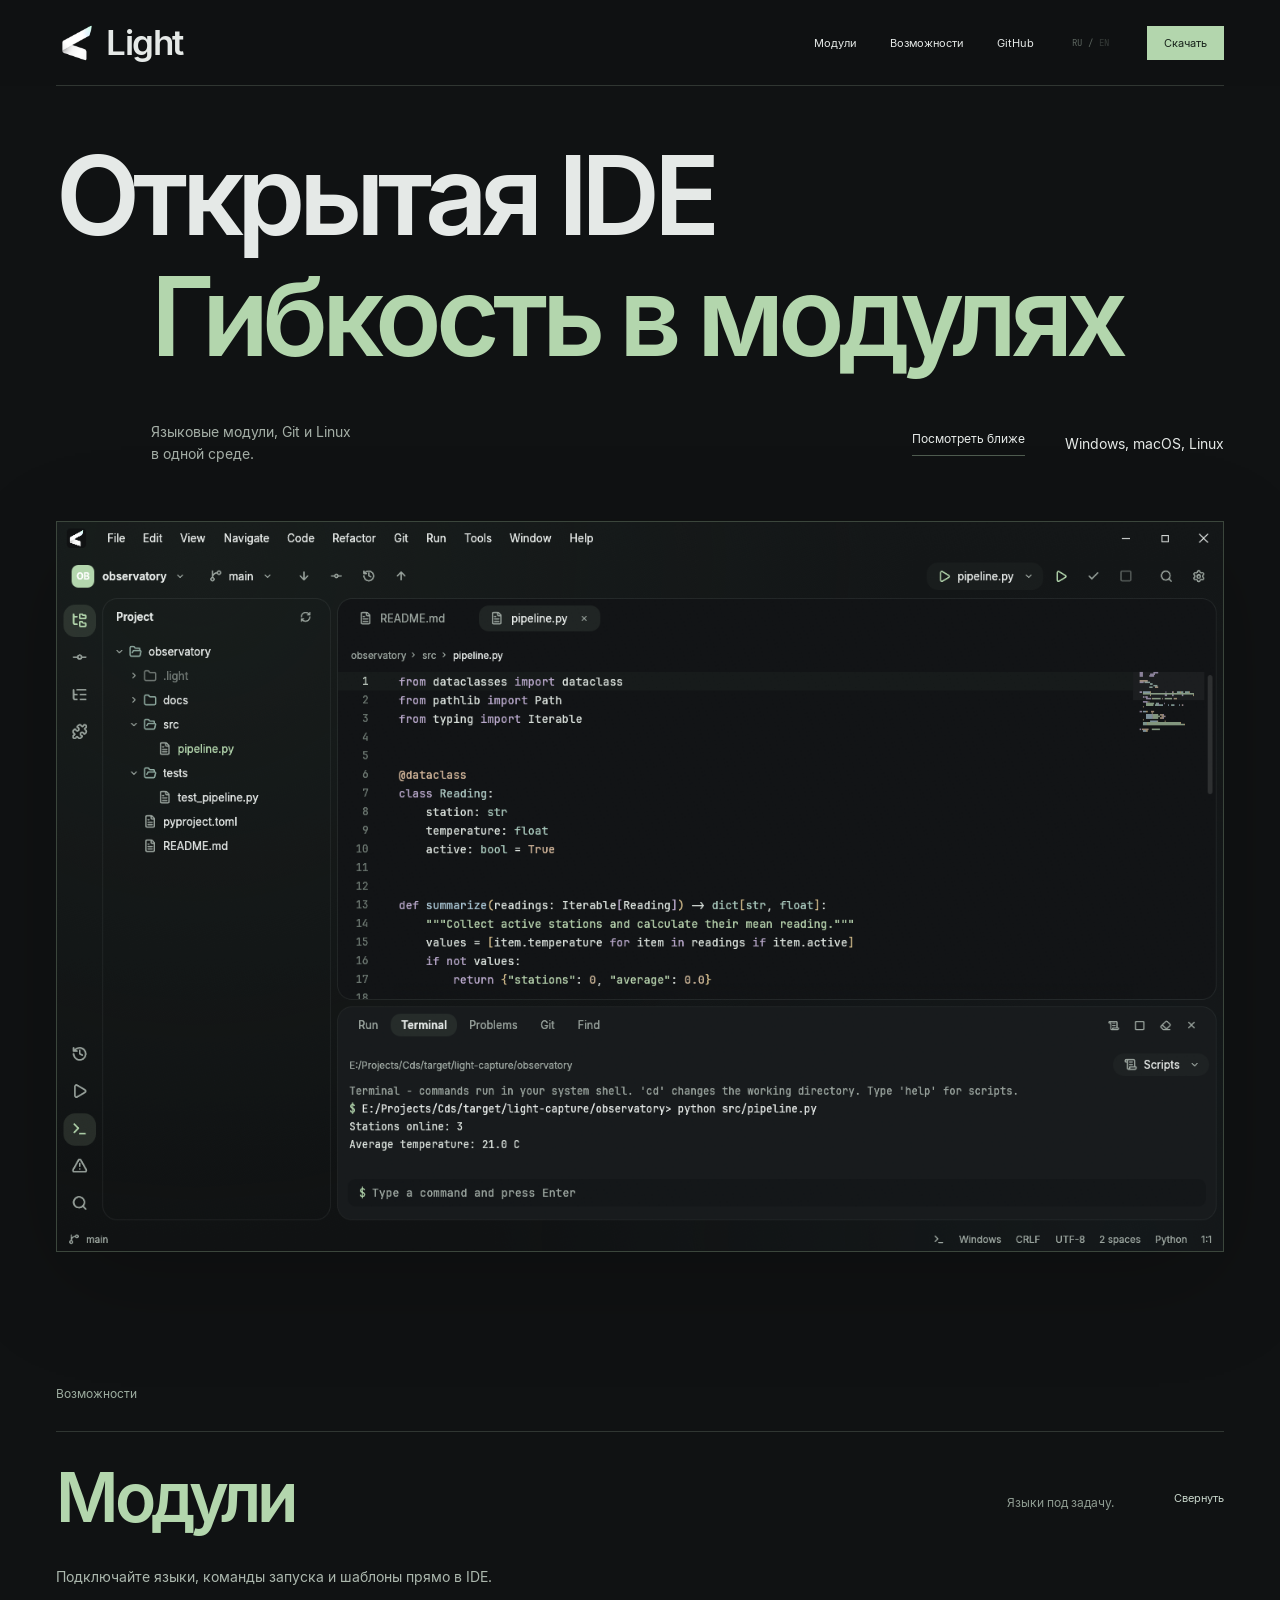
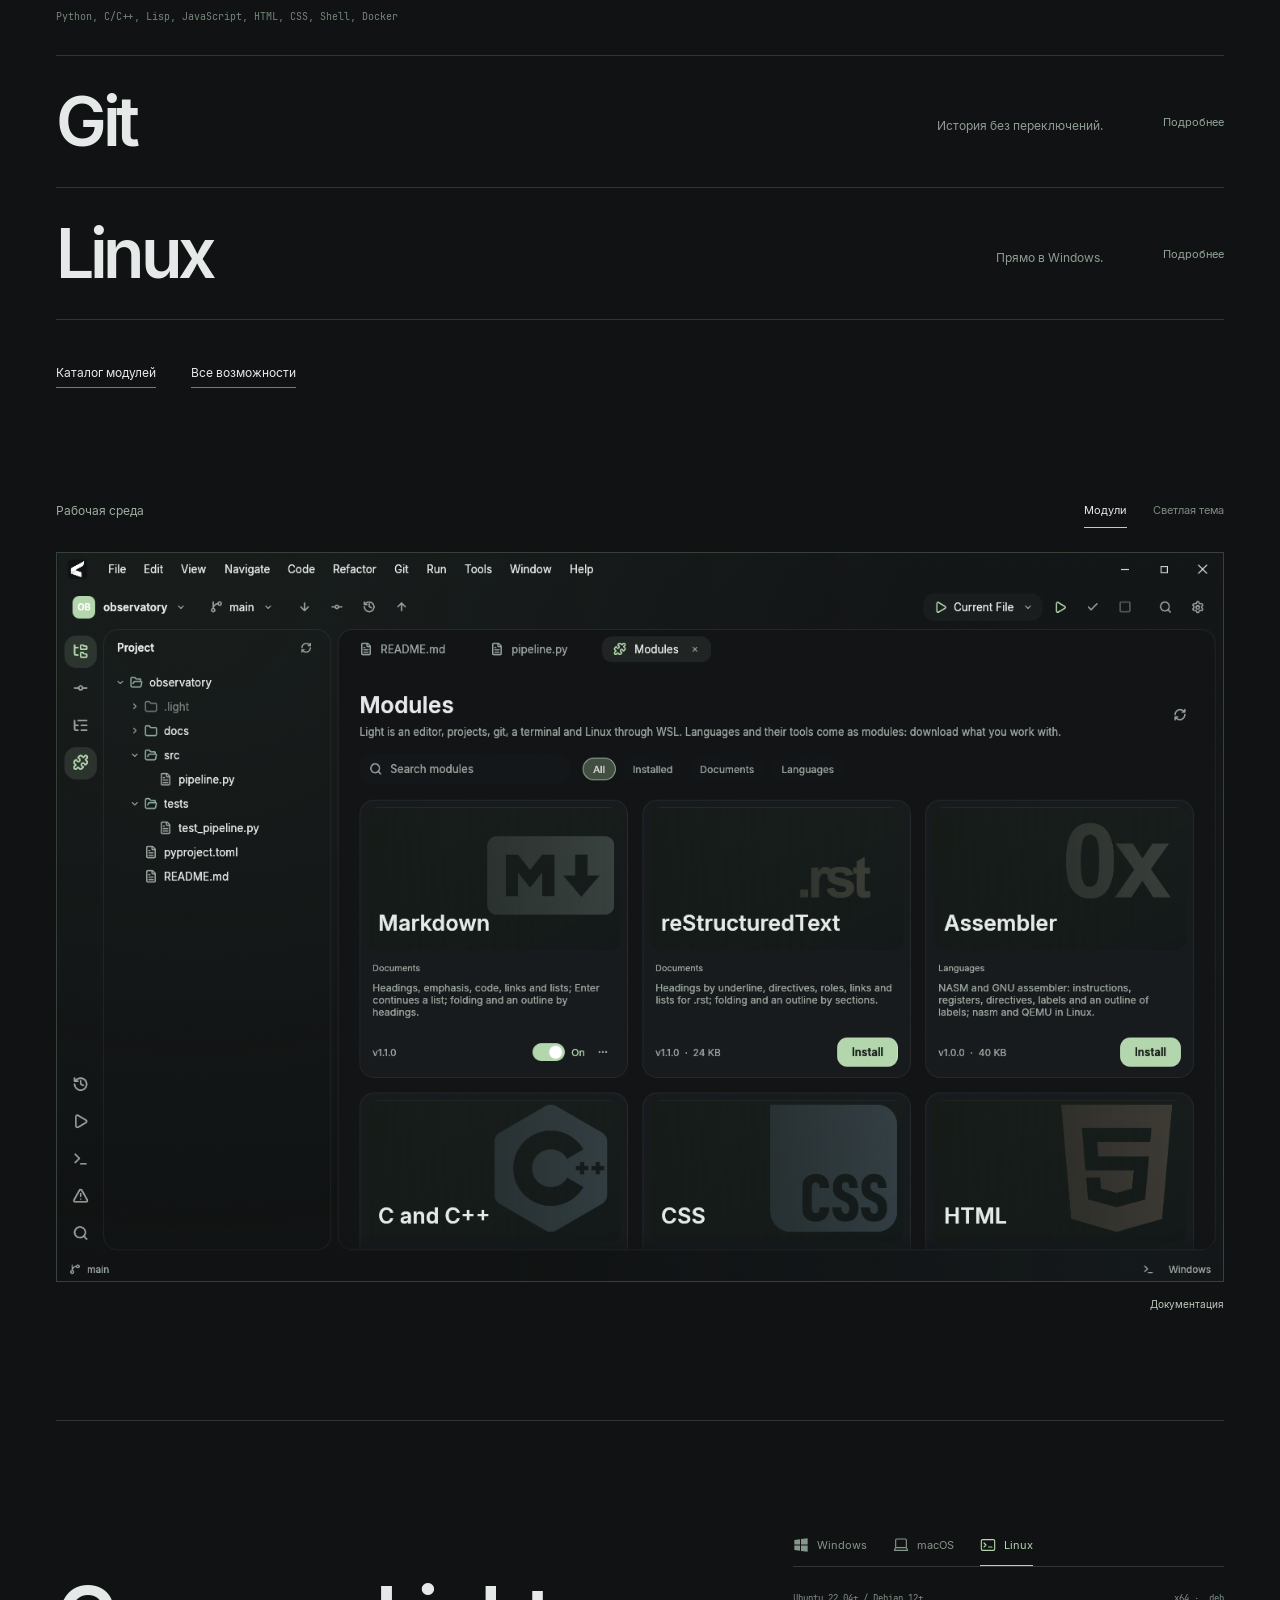
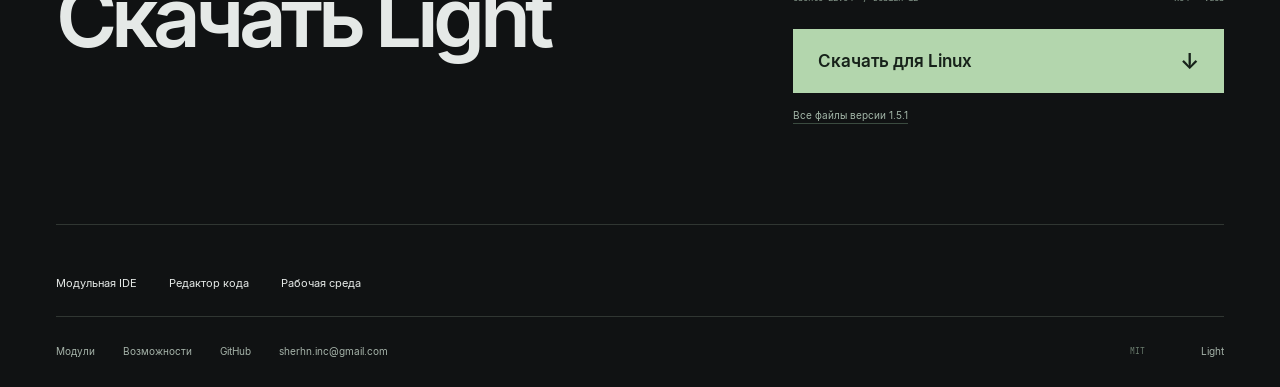
==== commit 89ee0580: "Point stable downloads to the Light 1.5.1 release" ====
--- a/index.html
+++ b/index.html
@@ -19,7 +19,7 @@
 <section class="workbench wrap"><div class="workbench-heading reveal"><span class="eyebrow" data-i18n="workbenchLabel">Рабочая среда</span><div class="view-tabs" role="tablist" aria-label="Скриншоты IDE"><button type="button" id="view-modules" data-view="modules" role="tab" aria-selected="true" aria-controls="view-panel" data-i18n="modulesTab">Модули</button><button type="button" id="view-light" data-view="light" role="tab" aria-selected="false" aria-controls="view-panel" tabindex="-1" data-i18n="lightTab">Светлая тема</button></div></div>
 <div class="view-stage reveal" id="view-panel" role="tabpanel" aria-labelledby="view-modules"><img class="active" data-screen="modules" src="/assets/light-studio-modules.png" width="1440" height="900" alt="Каталог языковых модулей Light" data-alt="modulesAlt" loading="lazy"><img data-screen="light" src="/assets/light-studio-light.png" width="1440" height="900" alt="Светлая тема Light" data-alt="lightAlt" loading="lazy" aria-hidden="true"></div>
 <div class="workbench-foot"><a data-umami-event="github" href="https://github.com/sherhn/Light#readme"><span data-i18n="documentation">Документация</span></a></div></section>
-<section class="download wrap" id="download"><div class="download-main"><h2 class="reveal" data-i18n="downloadTitle">Скачать Light</h2><div class="download-controls reveal"><div class="platform-tabs" role="tablist" aria-label="Платформа"><button data-umami-event="platform-select" data-umami-event-platform="windows" type="button" role="tab" id="tab-windows" aria-controls="platform-details" aria-selected="true" data-platform="windows"><svg class="platform-icon" viewBox="0 0 24 24" aria-hidden="true"><use href="/assets/platforms.svg#windows"></use></svg><span>Windows</span></button><button data-umami-event="platform-select" data-umami-event-platform="macos" type="button" role="tab" id="tab-macos" aria-controls="platform-details" aria-selected="false" tabindex="-1" data-platform="macos"><svg class="platform-icon" viewBox="0 0 24 24" aria-hidden="true"><use href="/assets/platforms.svg#macos"></use></svg><span>macOS</span></button><button data-umami-event="platform-select" data-umami-event-platform="linux" type="button" role="tab" id="tab-linux" aria-controls="platform-details" aria-selected="false" tabindex="-1" data-platform="linux"><svg class="platform-icon" viewBox="0 0 24 24" aria-hidden="true"><use href="/assets/platforms.svg#linux"></use></svg><span>Linux</span></button></div><div id="platform-details" role="tabpanel" aria-labelledby="tab-windows"><div class="system-row"><span id="platform-name">Windows 10 / 11</span><span id="platform-format">x64 · .exe</span></div><label class="architecture" id="architecture-label" hidden><span data-i18n="architecture">Процессор</span><select id="architecture"><option value="arm64">Apple Silicon</option><option value="x64">Intel</option></select></label><a data-umami-event="download" class="download-button" href="https://github.com/sherhn/Light/releases/download/v1.4.0/Light-1.4.0-windows-x64-Setup.exe"><span id="download-button-text">Скачать для Windows</span><span aria-hidden="true">↓</span></a><p id="download-status"><a data-umami-event="release-files" href="https://github.com/sherhn/Light/releases/tag/v1.4.0" data-i18n="releaseFiles">Все файлы версии 1.4.0</a></p></div></div></div></section>
+<section class="download wrap" id="download"><div class="download-main"><h2 class="reveal" data-i18n="downloadTitle">Скачать Light</h2><div class="download-controls reveal"><div class="platform-tabs" role="tablist" aria-label="Платформа"><button data-umami-event="platform-select" data-umami-event-platform="windows" type="button" role="tab" id="tab-windows" aria-controls="platform-details" aria-selected="true" data-platform="windows"><svg class="platform-icon" viewBox="0 0 24 24" aria-hidden="true"><use href="/assets/platforms.svg#windows"></use></svg><span>Windows</span></button><button data-umami-event="platform-select" data-umami-event-platform="macos" type="button" role="tab" id="tab-macos" aria-controls="platform-details" aria-selected="false" tabindex="-1" data-platform="macos"><svg class="platform-icon" viewBox="0 0 24 24" aria-hidden="true"><use href="/assets/platforms.svg#macos"></use></svg><span>macOS</span></button><button data-umami-event="platform-select" data-umami-event-platform="linux" type="button" role="tab" id="tab-linux" aria-controls="platform-details" aria-selected="false" tabindex="-1" data-platform="linux"><svg class="platform-icon" viewBox="0 0 24 24" aria-hidden="true"><use href="/assets/platforms.svg#linux"></use></svg><span>Linux</span></button></div><div id="platform-details" role="tabpanel" aria-labelledby="tab-windows"><div class="system-row"><span id="platform-name">Windows 10 / 11</span><span id="platform-format">x64 · .exe</span></div><label class="architecture" id="architecture-label" hidden><span data-i18n="architecture">Процессор</span><select id="architecture"><option value="arm64">Apple Silicon</option><option value="x64">Intel</option></select></label><a data-umami-event="download" class="download-button" href="https://github.com/sherhn/Light/releases/download/v1.5.1/Light-1.5.1-windows-x64-Setup.exe"><span id="download-button-text">Скачать для Windows</span><span aria-hidden="true">↓</span></a><p id="download-status"><a data-umami-event="release-files" href="https://github.com/sherhn/Light/releases/tag/v1.5.1" data-i18n="releaseFiles">Все файлы версии 1.5.1</a></p></div></div></div></section>
 </main>
 <footer class="footer wrap"><div class="landing-links" aria-label="Подробнее о Light"><a href="/modular/">Модульная IDE</a><a href="/editor/">Редактор кода</a><a href="/workspace/">Рабочая среда</a></div><div class="footer-top"><a href="/modules/">Модули</a><a href="/features/">Возможности</a><a data-umami-event="github" href="https://github.com/sherhn/Light">GitHub</a><a data-umami-event="contact" class="contact" href="mailto:sherhn.inc@gmail.com">sherhn.inc@gmail.com</a><span>MIT</span><a href="/">Light</a></div></footer>
 </body></html>
